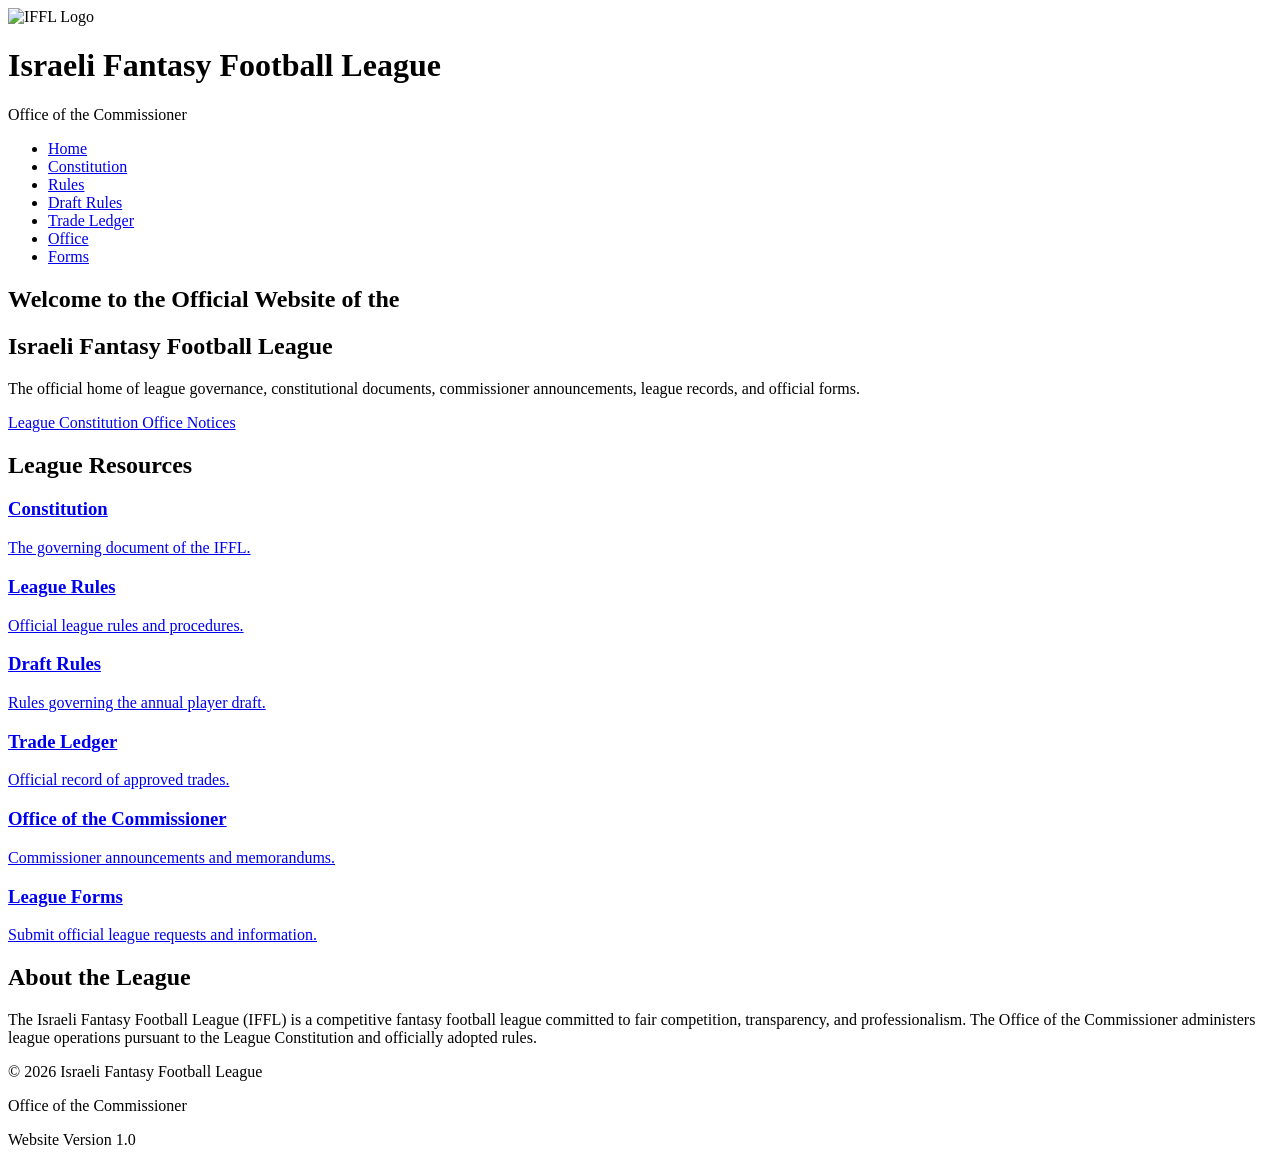
==== index.html @ 0b89319a "Create index.html" ====
<!DOCTYPE html>
<html lang="en">

<head>

    <meta charset="UTF-8">
    <meta name="viewport" content="width=device-width, initial-scale=1.0">

    <title>Israeli Fantasy Football League</title>

    <link rel="stylesheet" href="css/style.css">

</head>

<body>

<header>

    <div class="container">

        <div class="logo">

            <img src="images/logo.png" alt="IFFL Logo">

            <div>

                <h1>Israeli Fantasy Football League</h1>
                <p>Office of the Commissioner</p>

            </div>

        </div>

        <nav>

            <ul>

                <li><a href="index.html" class="active">Home</a></li>

                <li><a href="constitution.html">Constitution</a></li>

                <li><a href="rules.html">Rules</a></li>

                <li><a href="draft-rules.html">Draft Rules</a></li>

                <li><a href="trade-ledger.html">Trade Ledger</a></li>

                <li><a href="office.html">Office</a></li>

                <li><a href="team-info-form.html">Forms</a></li>

            </ul>

        </nav>

    </div>

</header>

<section class="hero">

    <div class="container">

        <h2>

            Welcome to the Official Website of the

        </h2>

        <h1>

            Israeli Fantasy Football League

        </h1>

        <p>

            The official home of league governance, constitutional documents,
            commissioner announcements, league records, and official forms.

        </p>

        <div class="hero-buttons">

            <a href="constitution.html" class="button">

                League Constitution

            </a>

            <a href="office-notices.html" class="button secondary">

                Office Notices

            </a>

        </div>

    </div>

</section>

<section class="cards">

    <div class="container">

        <h2>League Resources</h2>

        <div class="card-grid">

            <a href="constitution.html" class="card">

                <h3>Constitution</h3>

                <p>The governing document of the IFFL.</p>

            </a>

            <a href="rules.html" class="card">

                <h3>League Rules</h3>

                <p>Official league rules and procedures.</p>

            </a>

            <a href="draft-rules.html" class="card">

                <h3>Draft Rules</h3>

                <p>Rules governing the annual player draft.</p>

            </a>

            <a href="trade-ledger.html" class="card">

                <h3>Trade Ledger</h3>

                <p>Official record of approved trades.</p>

            </a>

            <a href="office.html" class="card">

                <h3>Office of the Commissioner</h3>

                <p>Commissioner announcements and memorandums.</p>

            </a>

            <a href="team-info-form.html" class="card">

                <h3>League Forms</h3>

                <p>Submit official league requests and information.</p>

            </a>

        </div>

    </div>

</section>

<section class="about">

    <div class="container">

        <h2>About the League</h2>

        <p>

            The Israeli Fantasy Football League (IFFL) is a competitive fantasy
            football league committed to fair competition, transparency, and
            professionalism. The Office of the Commissioner administers league
            operations pursuant to the League Constitution and officially adopted
            rules.

        </p>

    </div>

</section>

<footer>

    <div class="container">

        <p>

            © 2026 Israeli Fantasy Football League

        </p>

        <p>

            Office of the Commissioner

        </p>

        <p>

            Website Version 1.0

        </p>

    </div>

</footer>

</body>

</html>
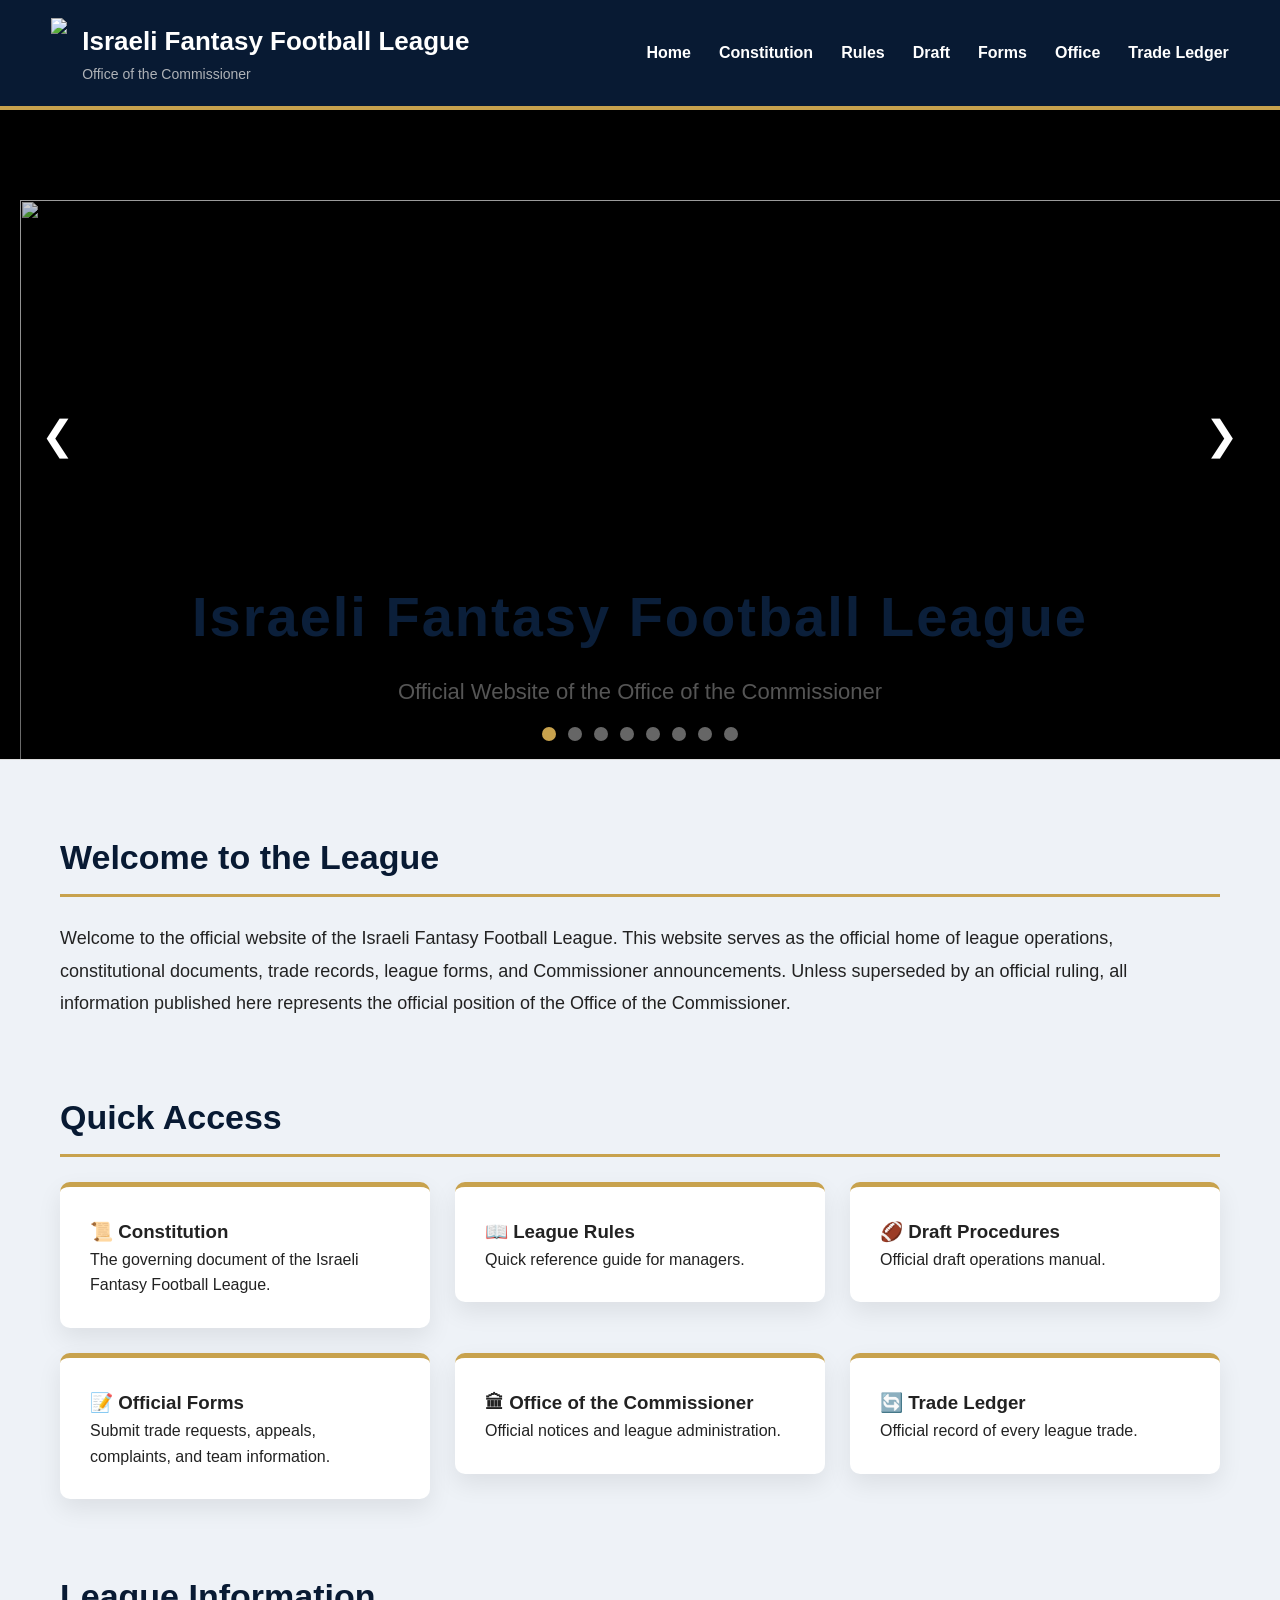
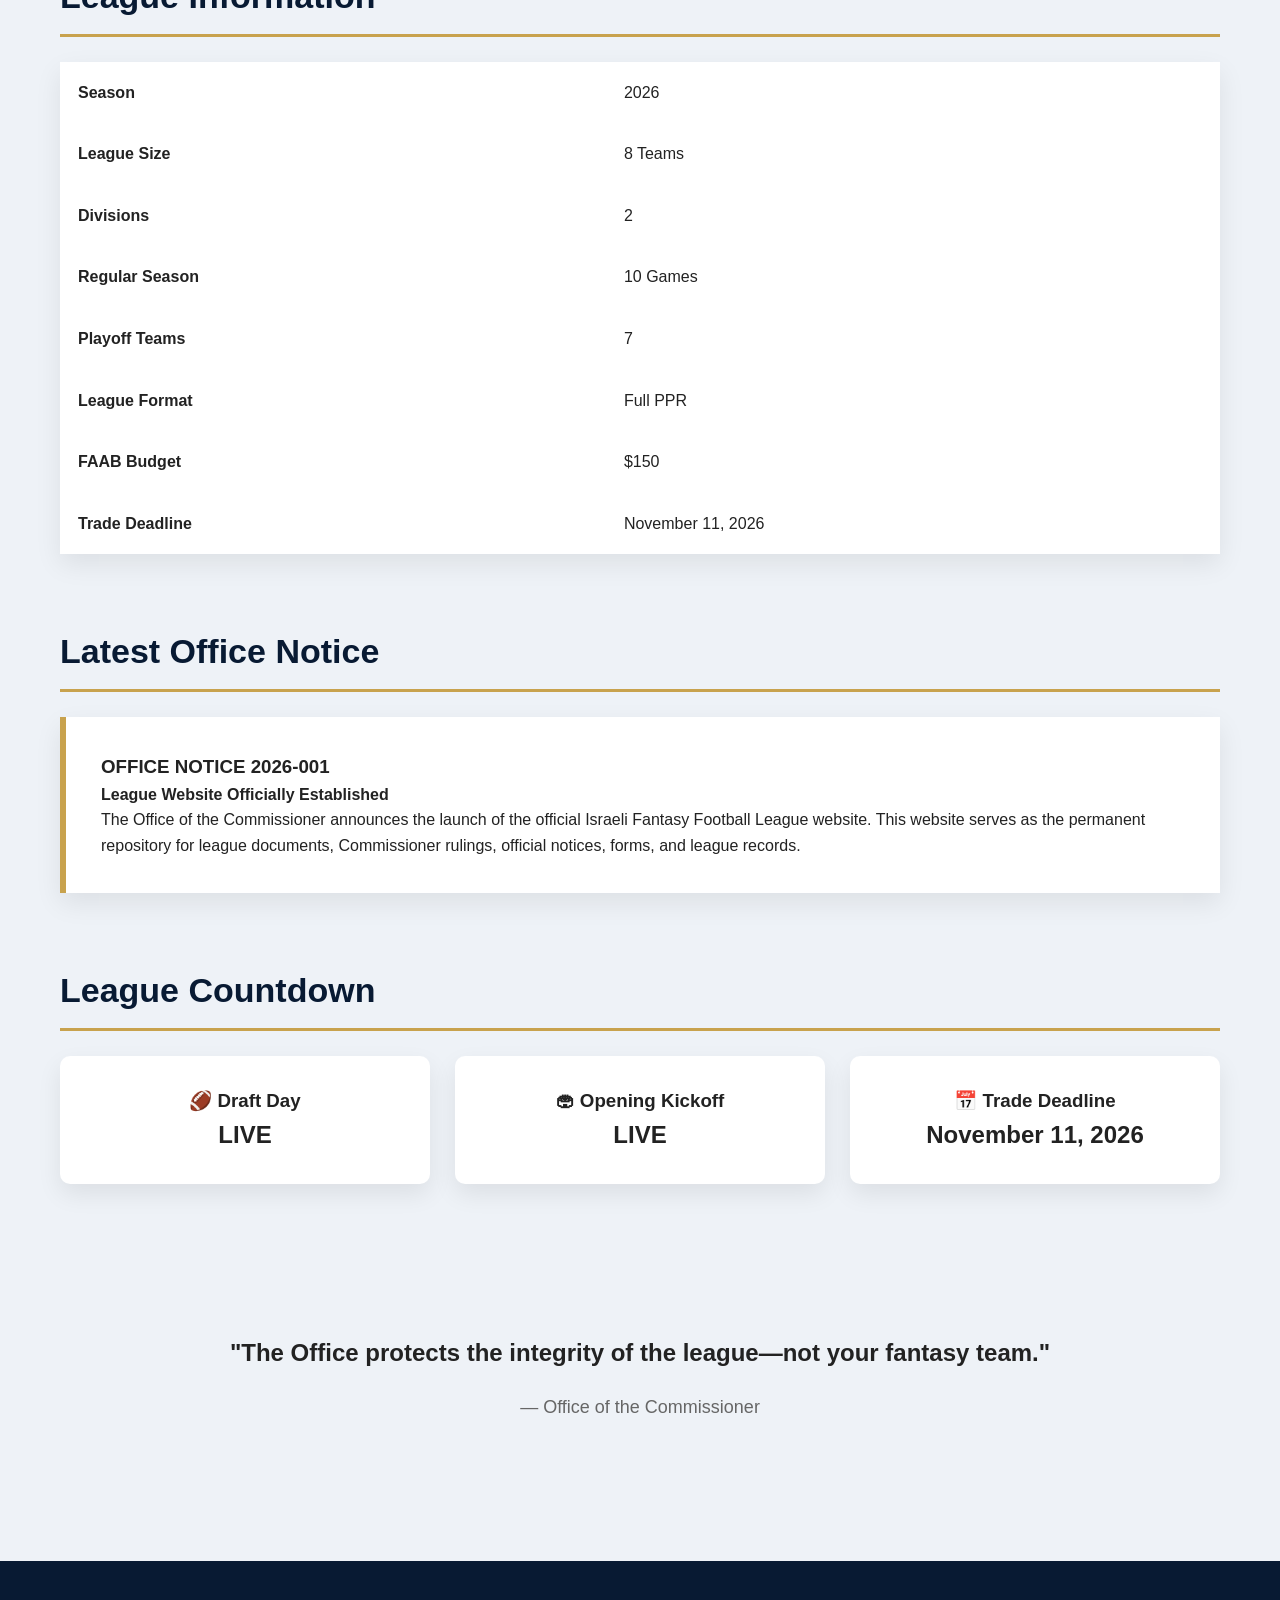
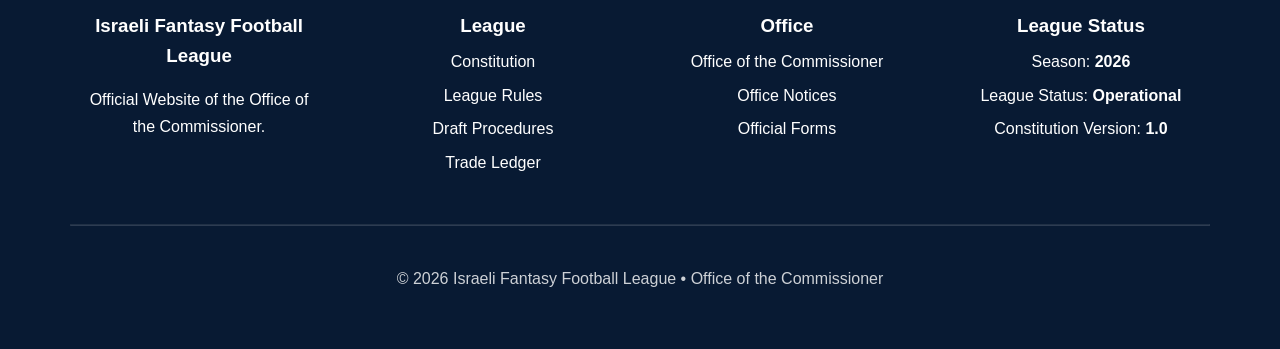
==== commit abe19f24: "Update index.html" ====
--- a/index.html
+++ b/index.html
@@ -3,12 +3,303 @@
 
 <head>
 
-    <meta charset="UTF-8">
-    <meta name="viewport" content="width=device-width, initial-scale=1.0">
-
-    <title>Israeli Fantasy Football League</title>
-
-    <link rel="stylesheet" href="css/style.css">
+<meta charset="UTF-8">
+
+<meta name="viewport" content="width=device-width, initial-scale=1.0">
+
+<title>Israeli Fantasy Football League</title>
+
+<link rel="stylesheet" href="css/style.css">
+
+<style>
+
+*{
+
+margin:0;
+padding:0;
+box-sizing:border-box;
+
+}
+
+body{
+
+font-family:Arial, Helvetica, sans-serif;
+background:#eef2f7;
+color:#222;
+
+}
+
+header{
+
+background:#081a33;
+color:white;
+padding:18px 0;
+position:sticky;
+top:0;
+z-index:999;
+
+}
+
+.container{
+
+width:92%;
+max-width:1400px;
+margin:auto;
+
+}
+
+.navbar{
+
+display:flex;
+justify-content:space-between;
+align-items:center;
+
+}
+
+.logo{
+
+display:flex;
+align-items:center;
+gap:15px;
+
+}
+
+.logo img{
+
+height:70px;
+
+}
+
+.logo h1{
+
+font-size:26px;
+
+}
+
+.logo p{
+
+font-size:14px;
+opacity:.8;
+
+}
+
+nav ul{
+
+display:flex;
+list-style:none;
+gap:28px;
+
+}
+
+nav a{
+
+text-decoration:none;
+color:white;
+font-weight:bold;
+transition:.25s;
+
+}
+
+nav a:hover{
+
+color:#c8a24d;
+
+}
+
+/* =======================
+SLIDESHOW
+======================= */
+
+.hero{
+
+position:relative;
+width:100%;
+height:650px;
+overflow:hidden;
+background:black;
+
+}
+
+.slide{
+
+position:absolute;
+width:100%;
+height:100%;
+opacity:0;
+transition:opacity 1s ease-in-out;
+
+}
+
+.slide.active{
+
+opacity:1;
+
+}
+
+.slide img{
+
+width:100%;
+height:100%;
+object-fit:cover;
+
+}
+
+.overlay{
+
+position:absolute;
+top:0;
+left:0;
+width:100%;
+height:100%;
+background:linear-gradient(
+rgba(0,0,0,.15),
+rgba(0,0,0,.45)
+);
+
+}
+
+.hero-text{
+
+position:absolute;
+bottom:50px;
+left:50%;
+transform:translateX(-50%);
+text-align:center;
+color:white;
+width:90%;
+z-index:5;
+
+}
+
+.hero-text h1{
+
+font-size:56px;
+letter-spacing:2px;
+margin-bottom:12px;
+
+text-shadow:2px 2px 10px black;
+
+}
+
+.hero-text p{
+
+font-size:22px;
+
+text-shadow:2px 2px 8px black;
+
+}
+
+.prev,
+.next{
+
+position:absolute;
+top:50%;
+transform:translateY(-50%);
+
+background:rgba(0,0,0,.55);
+
+border:none;
+
+color:white;
+
+font-size:40px;
+
+padding:16px;
+
+cursor:pointer;
+
+z-index:6;
+
+transition:.25s;
+
+}
+
+.prev:hover,
+.next:hover{
+
+background:rgba(0,0,0,.8);
+
+}
+
+.prev{
+
+left:25px;
+
+}
+
+.next{
+
+right:25px;
+
+}
+
+.dots{
+
+position:absolute;
+
+bottom:18px;
+
+left:50%;
+
+transform:translateX(-50%);
+
+display:flex;
+
+gap:12px;
+
+z-index:6;
+
+}
+
+.dot{
+
+height:14px;
+
+width:14px;
+
+border-radius:50%;
+
+background:white;
+
+opacity:.4;
+
+cursor:pointer;
+
+transition:.25s;
+
+}
+
+.dot.active{
+
+opacity:1;
+
+background:#c8a24d;
+
+}
+
+.section{
+
+max-width:1200px;
+margin:70px auto;
+padding:0 20px;
+
+}
+
+.section h2{
+
+font-size:34px;
+
+margin-bottom:25px;
+
+color:#081a33;
+
+border-bottom:3px solid #c8a24d;
+
+padding-bottom:10px;
+
+}
+
+</style>
 
 </head>
 
@@ -16,198 +307,557 @@
 
 <header>
 
-    <div class="container">
-
-        <div class="logo">
-
-            <img src="images/logo.png" alt="IFFL Logo">
-
-            <div>
-
-                <h1>Israeli Fantasy Football League</h1>
-                <p>Office of the Commissioner</p>
-
-            </div>
-
-        </div>
-
-        <nav>
-
-            <ul>
-
-                <li><a href="index.html" class="active">Home</a></li>
-
-                <li><a href="constitution.html">Constitution</a></li>
-
-                <li><a href="rules.html">Rules</a></li>
-
-                <li><a href="draft-rules.html">Draft Rules</a></li>
-
-                <li><a href="trade-ledger.html">Trade Ledger</a></li>
-
-                <li><a href="office.html">Office</a></li>
-
-                <li><a href="team-info-form.html">Forms</a></li>
-
-            </ul>
-
-        </nav>
-
-    </div>
+<div class="container navbar">
+
+<div class="logo">
+
+<img src="images/logo.png">
+
+<div>
+
+<h1>Israeli Fantasy Football League</h1>
+
+<p>Office of the Commissioner</p>
+
+</div>
+
+</div>
+
+<nav>
+
+<ul>
+
+<li><a href="index.html">Home</a></li>
+
+<li><a href="constitution.html">Constitution</a></li>
+
+<li><a href="rules.html">Rules</a></li>
+
+<li><a href="draft-rules.html">Draft</a></li>
+
+<li><a href="forms.html">Forms</a></li>
+
+<li><a href="office.html">Office</a></li>
+
+<li><a href="trade-ledger.html">Trade Ledger</a></li>
+
+</ul>
+
+</nav>
+
+</div>
 
 </header>
 
 <section class="hero">
 
-    <div class="container">
-
-        <h2>
-
-            Welcome to the Official Website of the
-
-        </h2>
-
-        <h1>
-
-            Israeli Fantasy Football League
-
-        </h1>
-
-        <p>
-
-            The official home of league governance, constitutional documents,
-            commissioner announcements, league records, and official forms.
-
-        </p>
-
-        <div class="hero-buttons">
-
-            <a href="constitution.html" class="button">
-
-                League Constitution
-
-            </a>
-
-            <a href="office-notices.html" class="button secondary">
-
-                Office Notices
-
-            </a>
-
-        </div>
-
-    </div>
+<div class="slide active">
+
+<img src="images/teams/team1.png">
+
+</div>
+
+<div class="slide">
+
+<img src="images/teams/team2.png">
+
+</div>
+
+<div class="slide">
+
+<img src="images/teams/team3.png">
+
+</div>
+
+<div class="slide">
+
+<img src="images/teams/team4.png">
+
+</div>
+
+<div class="slide">
+
+<img src="images/teams/team5.png">
+
+</div>
+
+<div class="slide">
+
+<img src="images/teams/team6.png">
+
+</div>
+
+<div class="slide">
+
+<img src="images/teams/team7.png">
+
+</div>
+
+<div class="slide">
+
+<img src="images/teams/team8.png">
+
+</div>
+
+<div class="overlay"></div>
+
+<div class="hero-text">
+
+<h1>Israeli Fantasy Football League</h1>
+
+<p>
+
+Official Website of the Office of the Commissioner
+
+</p>
+
+</div>
+
+<button class="prev">&#10094;</button>
+
+<button class="next">&#10095;</button>
+
+<div class="dots">
+
+<span class="dot active"></span>
+
+<span class="dot"></span>
+
+<span class="dot"></span>
+
+<span class="dot"></span>
+
+<span class="dot"></span>
+
+<span class="dot"></span>
+
+<span class="dot"></span>
+
+<span class="dot"></span>
+
+</div>
 
 </section>
 
-<section class="cards">
-
-    <div class="container">
-
-        <h2>League Resources</h2>
-
-        <div class="card-grid">
-
-            <a href="constitution.html" class="card">
-
-                <h3>Constitution</h3>
-
-                <p>The governing document of the IFFL.</p>
-
-            </a>
-
-            <a href="rules.html" class="card">
-
-                <h3>League Rules</h3>
-
-                <p>Official league rules and procedures.</p>
-
-            </a>
-
-            <a href="draft-rules.html" class="card">
-
-                <h3>Draft Rules</h3>
-
-                <p>Rules governing the annual player draft.</p>
-
-            </a>
-
-            <a href="trade-ledger.html" class="card">
-
-                <h3>Trade Ledger</h3>
-
-                <p>Official record of approved trades.</p>
-
-            </a>
-
-            <a href="office.html" class="card">
-
-                <h3>Office of the Commissioner</h3>
-
-                <p>Commissioner announcements and memorandums.</p>
-
-            </a>
-
-            <a href="team-info-form.html" class="card">
-
-                <h3>League Forms</h3>
-
-                <p>Submit official league requests and information.</p>
-
-            </a>
-
-        </div>
-
-    </div>
+    
+<section class="section">
+
+<h2>Welcome to the League</h2>
+
+<p style="font-size:18px; line-height:1.8;">
+
+Welcome to the official website of the Israeli Fantasy Football League.
+
+This website serves as the official home of league operations, constitutional documents, trade records, league forms, and Commissioner announcements. Unless superseded by an official ruling, all information published here represents the official position of the Office of the Commissioner.
+
+</p>
 
 </section>
 
-<section class="about">
-
-    <div class="container">
-
-        <h2>About the League</h2>
-
-        <p>
-
-            The Israeli Fantasy Football League (IFFL) is a competitive fantasy
-            football league committed to fair competition, transparency, and
-            professionalism. The Office of the Commissioner administers league
-            operations pursuant to the League Constitution and officially adopted
-            rules.
-
-        </p>
-
-    </div>
+<section class="section">
+
+<h2>Quick Access</h2>
+
+<div style="display:grid;grid-template-columns:repeat(auto-fit,minmax(280px,1fr));gap:25px;">
+
+<a href="constitution.html" style="text-decoration:none;color:inherit;">
+
+<div style="background:white;padding:30px;border-radius:10px;box-shadow:0 10px 25px rgba(0,0,0,.08);border-top:5px solid #c8a24d;">
+
+<h3>📜 Constitution</h3>
+
+<p>The governing document of the Israeli Fantasy Football League.</p>
+
+</div>
+
+</a>
+
+<a href="rules.html" style="text-decoration:none;color:inherit;">
+
+<div style="background:white;padding:30px;border-radius:10px;box-shadow:0 10px 25px rgba(0,0,0,.08);border-top:5px solid #c8a24d;">
+
+<h3>📖 League Rules</h3>
+
+<p>Quick reference guide for managers.</p>
+
+</div>
+
+</a>
+
+<a href="draft-rules.html" style="text-decoration:none;color:inherit;">
+
+<div style="background:white;padding:30px;border-radius:10px;box-shadow:0 10px 25px rgba(0,0,0,.08);border-top:5px solid #c8a24d;">
+
+<h3>🏈 Draft Procedures</h3>
+
+<p>Official draft operations manual.</p>
+
+</div>
+
+</a>
+
+<a href="forms.html" style="text-decoration:none;color:inherit;">
+
+<div style="background:white;padding:30px;border-radius:10px;box-shadow:0 10px 25px rgba(0,0,0,.08);border-top:5px solid #c8a24d;">
+
+<h3>📝 Official Forms</h3>
+
+<p>Submit trade requests, appeals, complaints, and team information.</p>
+
+</div>
+
+</a>
+
+<a href="office.html" style="text-decoration:none;color:inherit;">
+
+<div style="background:white;padding:30px;border-radius:10px;box-shadow:0 10px 25px rgba(0,0,0,.08);border-top:5px solid #c8a24d;">
+
+<h3>🏛 Office of the Commissioner</h3>
+
+<p>Official notices and league administration.</p>
+
+</div>
+
+</a>
+
+<a href="trade-ledger.html" style="text-decoration:none;color:inherit;">
+
+<div style="background:white;padding:30px;border-radius:10px;box-shadow:0 10px 25px rgba(0,0,0,.08);border-top:5px solid #c8a24d;">
+
+<h3>🔄 Trade Ledger</h3>
+
+<p>Official record of every league trade.</p>
+
+</div>
+
+</a>
+
+</div>
 
 </section>
 
-<footer>
-
-    <div class="container">
-
-        <p>
-
-            © 2026 Israeli Fantasy Football League
-
-        </p>
-
-        <p>
-
-            Office of the Commissioner
-
-        </p>
-
-        <p>
-
-            Website Version 1.0
-
-        </p>
-
-    </div>
+<section class="section">
+
+<h2>League Information</h2>
+
+<table style="width:100%;background:white;border-collapse:collapse;box-shadow:0 10px 25px rgba(0,0,0,.08);">
+
+<tr>
+
+<td style="padding:18px;"><strong>Season</strong></td>
+
+<td style="padding:18px;">2026</td>
+
+</tr>
+
+<tr>
+
+<td style="padding:18px;"><strong>League Size</strong></td>
+
+<td style="padding:18px;">8 Teams</td>
+
+</tr>
+
+<tr>
+
+<td style="padding:18px;"><strong>Divisions</strong></td>
+
+<td style="padding:18px;">2</td>
+
+</tr>
+
+<tr>
+
+<td style="padding:18px;"><strong>Regular Season</strong></td>
+
+<td style="padding:18px;">10 Games</td>
+
+</tr>
+
+<tr>
+
+<td style="padding:18px;"><strong>Playoff Teams</strong></td>
+
+<td style="padding:18px;">7</td>
+
+</tr>
+
+<tr>
+
+<td style="padding:18px;"><strong>League Format</strong></td>
+
+<td style="padding:18px;">Full PPR</td>
+
+</tr>
+
+<tr>
+
+<td style="padding:18px;"><strong>FAAB Budget</strong></td>
+
+<td style="padding:18px;">$150</td>
+
+</tr>
+
+<tr>
+
+<td style="padding:18px;"><strong>Trade Deadline</strong></td>
+
+<td style="padding:18px;">November 11, 2026</td>
+
+</tr>
+
+</table>
+
+</section>
+
+<section class="section">
+
+<h2>Latest Office Notice</h2>
+
+<div style="background:white;padding:35px;border-left:6px solid #c8a24d;box-shadow:0 10px 25px rgba(0,0,0,.08);">
+
+<h3>OFFICE NOTICE 2026-001</h3>
+
+<p><strong>League Website Officially Established</strong></p>
+
+<p>
+
+The Office of the Commissioner announces the launch of the official Israeli Fantasy Football League website. This website serves as the permanent repository for league documents, Commissioner rulings, official notices, forms, and league records.
+
+</p>
+
+</div>
+
+</section>
+
+<section class="section">
+
+<h2>League Countdown</h2>
+
+<div style="display:grid;grid-template-columns:repeat(auto-fit,minmax(300px,1fr));gap:25px;">
+
+<div style="background:white;padding:30px;text-align:center;border-radius:10px;box-shadow:0 10px 25px rgba(0,0,0,.08);">
+
+<h3>🏈 Draft Day</h3>
+
+<h1 id="draftCountdown">Coming Soon</h1>
+
+</div>
+
+<div style="background:white;padding:30px;text-align:center;border-radius:10px;box-shadow:0 10px 25px rgba(0,0,0,.08);">
+
+<h3>🏟 Opening Kickoff</h3>
+
+<h1 id="kickoffCountdown">Coming Soon</h1>
+
+</div>
+
+<div style="background:white;padding:30px;text-align:center;border-radius:10px;box-shadow:0 10px 25px rgba(0,0,0,.08);">
+
+<h3>📅 Trade Deadline</h3>
+
+<h1>November 11, 2026</h1>
+
+</div>
+
+</div>
+
+</section>
+
+<section style="padding:80px 20px;text-align:center;">
+
+<h2 style="border:none;">
+
+"The Office protects the integrity of the league—not your fantasy team."
+
+</h2>
+
+<p style="margin-top:20px;font-size:18px;color:#666;">
+
+— Office of the Commissioner
+
+</p>
+
+</section>
+
+    
+<footer style="background:#081a33;color:white;padding:50px 20px;margin-top:60px;">
+
+<div class="container">
+
+<div style="display:grid;grid-template-columns:repeat(auto-fit,minmax(220px,1fr));gap:35px;">
+
+<div>
+
+<h3>Israeli Fantasy Football League</h3>
+
+<p style="margin-top:15px;line-height:1.7;">
+
+Official Website of the Office of the Commissioner.
+
+</p>
+
+</div>
+
+<div>
+
+<h3>League</h3>
+
+<p><a href="constitution.html" style="color:white;text-decoration:none;">Constitution</a></p>
+
+<p><a href="rules.html" style="color:white;text-decoration:none;">League Rules</a></p>
+
+<p><a href="draft-rules.html" style="color:white;text-decoration:none;">Draft Procedures</a></p>
+
+<p><a href="trade-ledger.html" style="color:white;text-decoration:none;">Trade Ledger</a></p>
+
+</div>
+
+<div>
+
+<h3>Office</h3>
+
+<p><a href="office.html" style="color:white;text-decoration:none;">Office of the Commissioner</a></p>
+
+<p><a href="office-notices.html" style="color:white;text-decoration:none;">Office Notices</a></p>
+
+<p><a href="forms.html" style="color:white;text-decoration:none;">Official Forms</a></p>
+
+</div>
+
+<div>
+
+<h3>League Status</h3>
+
+<p>Season: <strong>2026</strong></p>
+
+<p>League Status: <strong>Operational</strong></p>
+
+<p>Constitution Version: <strong>1.0</strong></p>
+
+</div>
+
+</div>
+
+<hr style="margin:40px 0;border-color:rgba(255,255,255,.15);">
+
+<p style="text-align:center;opacity:.8;">
+
+© 2026 Israeli Fantasy Football League • Office of the Commissioner
+
+</p>
+
+</div>
 
 </footer>
 
+<script>
+
+const slides=document.querySelectorAll(".slide");
+const dots=document.querySelectorAll(".dot");
+
+let currentSlide=0;
+
+function showSlide(index){
+
+slides.forEach(slide=>slide.classList.remove("active"));
+dots.forEach(dot=>dot.classList.remove("active"));
+
+slides[index].classList.add("active");
+dots[index].classList.add("active");
+
+currentSlide=index;
+
+}
+
+document.querySelector(".next").addEventListener("click",()=>{
+
+let next=currentSlide+1;
+
+if(next>=slides.length){
+
+next=0;
+
+}
+
+showSlide(next);
+
+});
+
+document.querySelector(".prev").addEventListener("click",()=>{
+
+let prev=currentSlide-1;
+
+if(prev<0){
+
+prev=slides.length-1;
+
+}
+
+showSlide(prev);
+
+});
+
+dots.forEach((dot,index)=>{
+
+dot.addEventListener("click",()=>{
+
+showSlide(index);
+
+});
+
+});
+
+setInterval(()=>{
+
+let next=currentSlide+1;
+
+if(next>=slides.length){
+
+next=0;
+
+}
+
+showSlide(next);
+
+},6000);
+
+function countdown(elementId,targetDate){
+
+const target=new Date(targetDate).getTime();
+
+const timer=setInterval(function(){
+
+const now=new Date().getTime();
+
+const distance=target-now;
+
+if(distance<0){
+
+document.getElementById(elementId).innerHTML="LIVE";
+
+clearInterval(timer);
+
+return;
+
+}
+
+const days=Math.floor(distance/(1000*60*60*24));
+
+const hours=Math.floor((distance%(1000*60*60*24))/(1000*60*60));
+
+document.getElementById(elementId).innerHTML=days+"d "+hours+"h";
+
+},1000);
+
+}
+
+countdown("draftCountdown","August 29, 2026 18:00:00");
+
+countdown("kickoffCountdown","September 10, 2026 19:20:00");
+
+</script>
+
 </body>
 
 </html>
--- a/css/style.css
+++ b/css/style.css
@@ -0,0 +1,383 @@
+/* ==========================================================
+   Israeli Fantasy Football League
+   Official Website Stylesheet
+   Version 1.0
+========================================================== */
+
+*{
+    margin:0;
+    padding:0;
+    box-sizing:border-box;
+}
+
+html{
+    scroll-behavior:smooth;
+}
+
+body{
+
+    font-family:Arial, Helvetica, sans-serif;
+
+    background:#f4f6f9;
+
+    color:#222;
+
+    line-height:1.6;
+
+}
+
+/* ========================= */
+
+.container{
+
+    width:90%;
+
+    max-width:1200px;
+
+    margin:auto;
+
+}
+
+/* ========================= */
+
+header{
+
+    background:#0b1f3a;
+
+    color:white;
+
+    padding:18px 0;
+
+    border-bottom:4px solid #c8a24d;
+
+}
+
+header .container{
+
+    display:flex;
+
+    justify-content:space-between;
+
+    align-items:center;
+
+    flex-wrap:wrap;
+
+}
+
+.logo{
+
+    display:flex;
+
+    align-items:center;
+
+    gap:15px;
+
+}
+
+.logo img{
+
+    height:70px;
+
+}
+
+.logo h1{
+
+    font-size:26px;
+
+}
+
+.logo p{
+
+    color:#d8d8d8;
+
+    font-size:14px;
+
+}
+
+nav ul{
+
+    display:flex;
+
+    gap:25px;
+
+    list-style:none;
+
+}
+
+nav a{
+
+    color:white;
+
+    text-decoration:none;
+
+    font-weight:bold;
+
+    transition:.25s;
+
+}
+
+nav a:hover{
+
+    color:#c8a24d;
+
+}
+
+nav a.active{
+
+    color:#c8a24d;
+
+}
+
+/* ========================= */
+
+.hero{
+
+    background:white;
+
+    padding:90px 20px;
+
+    text-align:center;
+
+    border-bottom:1px solid #ddd;
+
+}
+
+.hero h2{
+
+    color:#666;
+
+    font-weight:400;
+
+    margin-bottom:15px;
+
+}
+
+.hero h1{
+
+    font-size:54px;
+
+    color:#0b1f3a;
+
+    margin-bottom:25px;
+
+}
+
+.hero p{
+
+    max-width:750px;
+
+    margin:auto;
+
+    font-size:20px;
+
+    color:#555;
+
+}
+
+.hero-buttons{
+
+    margin-top:45px;
+
+}
+
+/* ========================= */
+
+.button{
+
+    display:inline-block;
+
+    background:#0b1f3a;
+
+    color:white;
+
+    text-decoration:none;
+
+    padding:14px 28px;
+
+    border-radius:6px;
+
+    margin:8px;
+
+    transition:.25s;
+
+    font-weight:bold;
+
+}
+
+.button:hover{
+
+    background:#16345f;
+
+}
+
+.button.secondary{
+
+    background:#c8a24d;
+
+    color:#111;
+
+}
+
+.button.secondary:hover{
+
+    background:#d9b96b;
+
+}
+
+/* ========================= */
+
+.cards{
+
+    padding:70px 0;
+
+}
+
+.cards h2{
+
+    text-align:center;
+
+    color:#0b1f3a;
+
+    margin-bottom:45px;
+
+    font-size:34px;
+
+}
+
+.card-grid{
+
+    display:grid;
+
+    grid-template-columns:repeat(auto-fit,minmax(280px,1fr));
+
+    gap:30px;
+
+}
+
+.card{
+
+    background:white;
+
+    padding:30px;
+
+    border-radius:10px;
+
+    text-decoration:none;
+
+    color:#222;
+
+    border-top:5px solid #c8a24d;
+
+    box-shadow:0 8px 20px rgba(0,0,0,.08);
+
+    transition:.25s;
+
+}
+
+.card:hover{
+
+    transform:translateY(-6px);
+
+}
+
+.card h3{
+
+    color:#0b1f3a;
+
+    margin-bottom:15px;
+
+}
+
+.card p{
+
+    color:#666;
+
+}
+
+/* ========================= */
+
+.about{
+
+    background:white;
+
+    padding:80px 0;
+
+    text-align:center;
+
+}
+
+.about h2{
+
+    color:#0b1f3a;
+
+    margin-bottom:25px;
+
+    font-size:34px;
+
+}
+
+.about p{
+
+    max-width:850px;
+
+    margin:auto;
+
+    font-size:18px;
+
+}
+
+/* ========================= */
+
+footer{
+
+    background:#0b1f3a;
+
+    color:white;
+
+    text-align:center;
+
+    padding:35px 0;
+
+    margin-top:70px;
+
+}
+
+footer p{
+
+    margin:8px;
+
+}
+
+/* ========================= */
+
+@media(max-width:900px){
+
+header .container{
+
+    flex-direction:column;
+
+    gap:25px;
+
+}
+
+nav ul{
+
+    flex-wrap:wrap;
+
+    justify-content:center;
+
+}
+
+.hero h1{
+
+    font-size:40px;
+
+}
+
+.hero p{
+
+    font-size:18px;
+
+}
+
+}
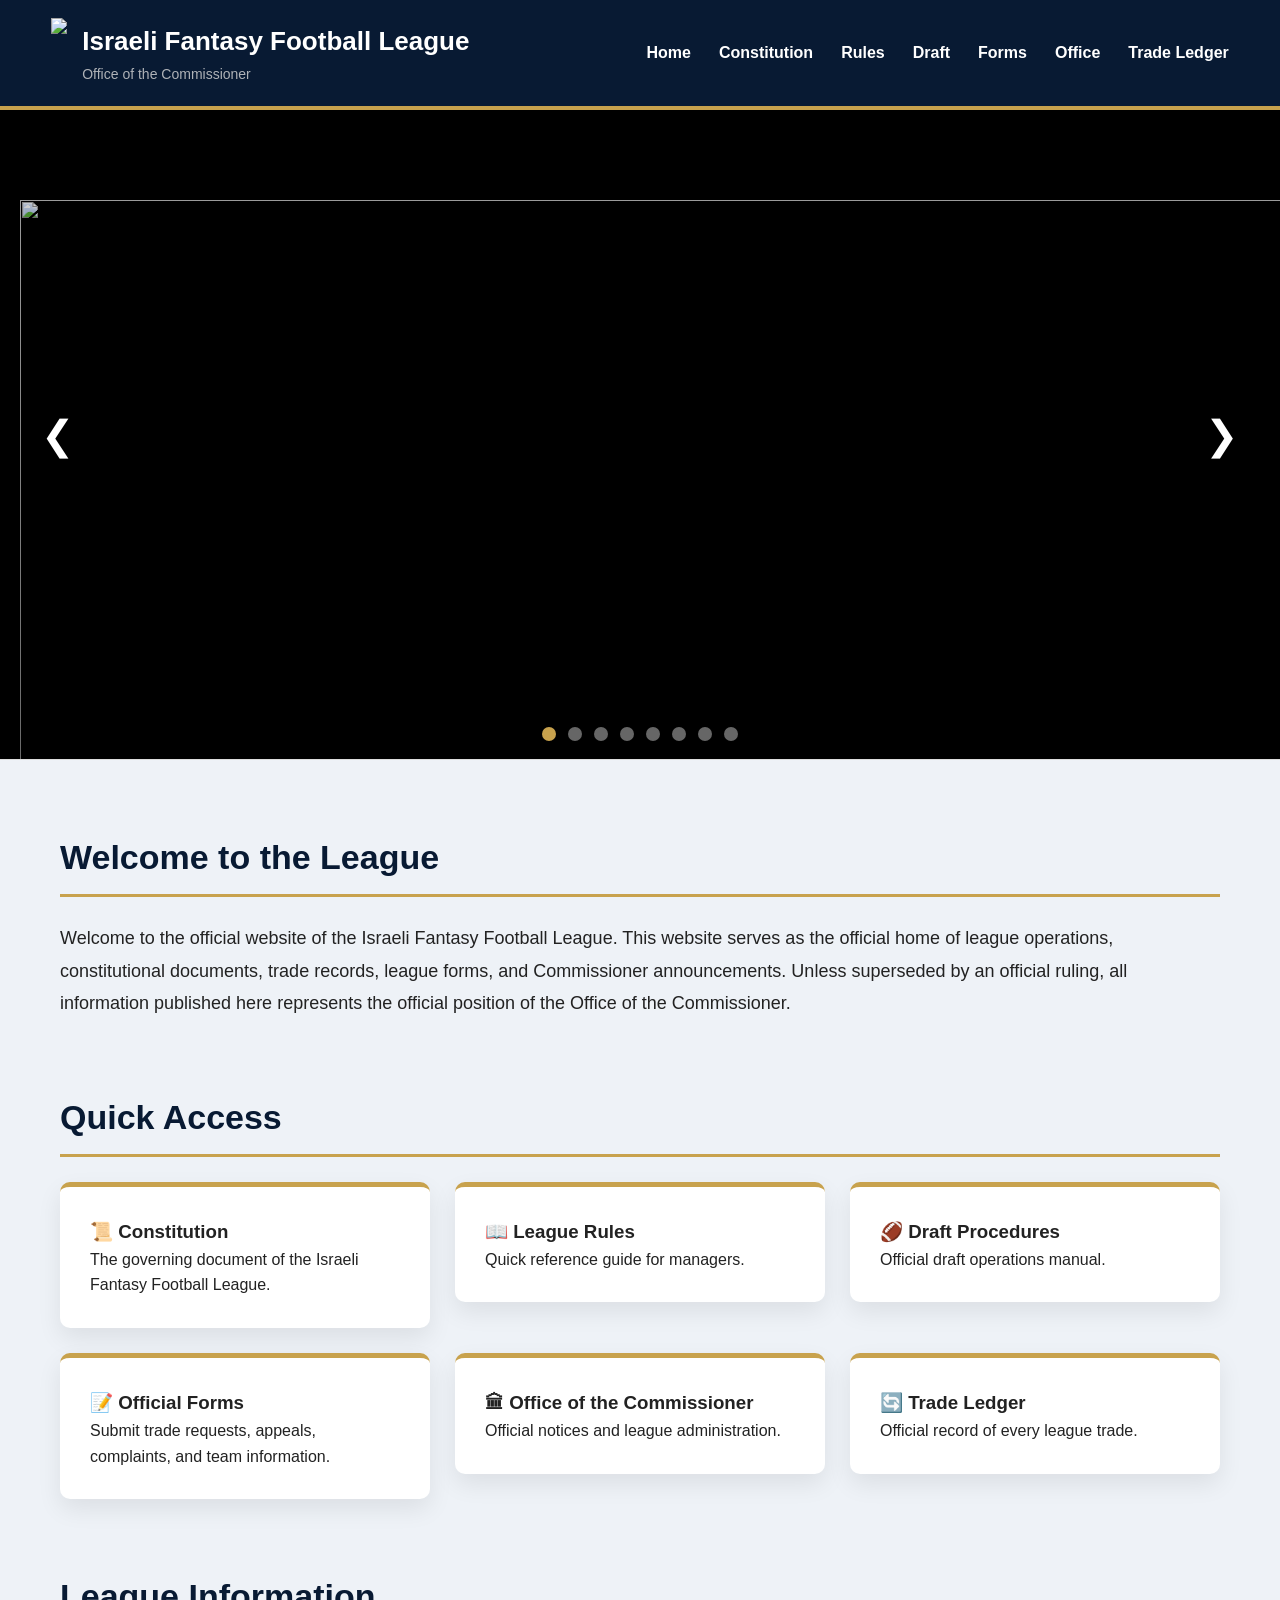
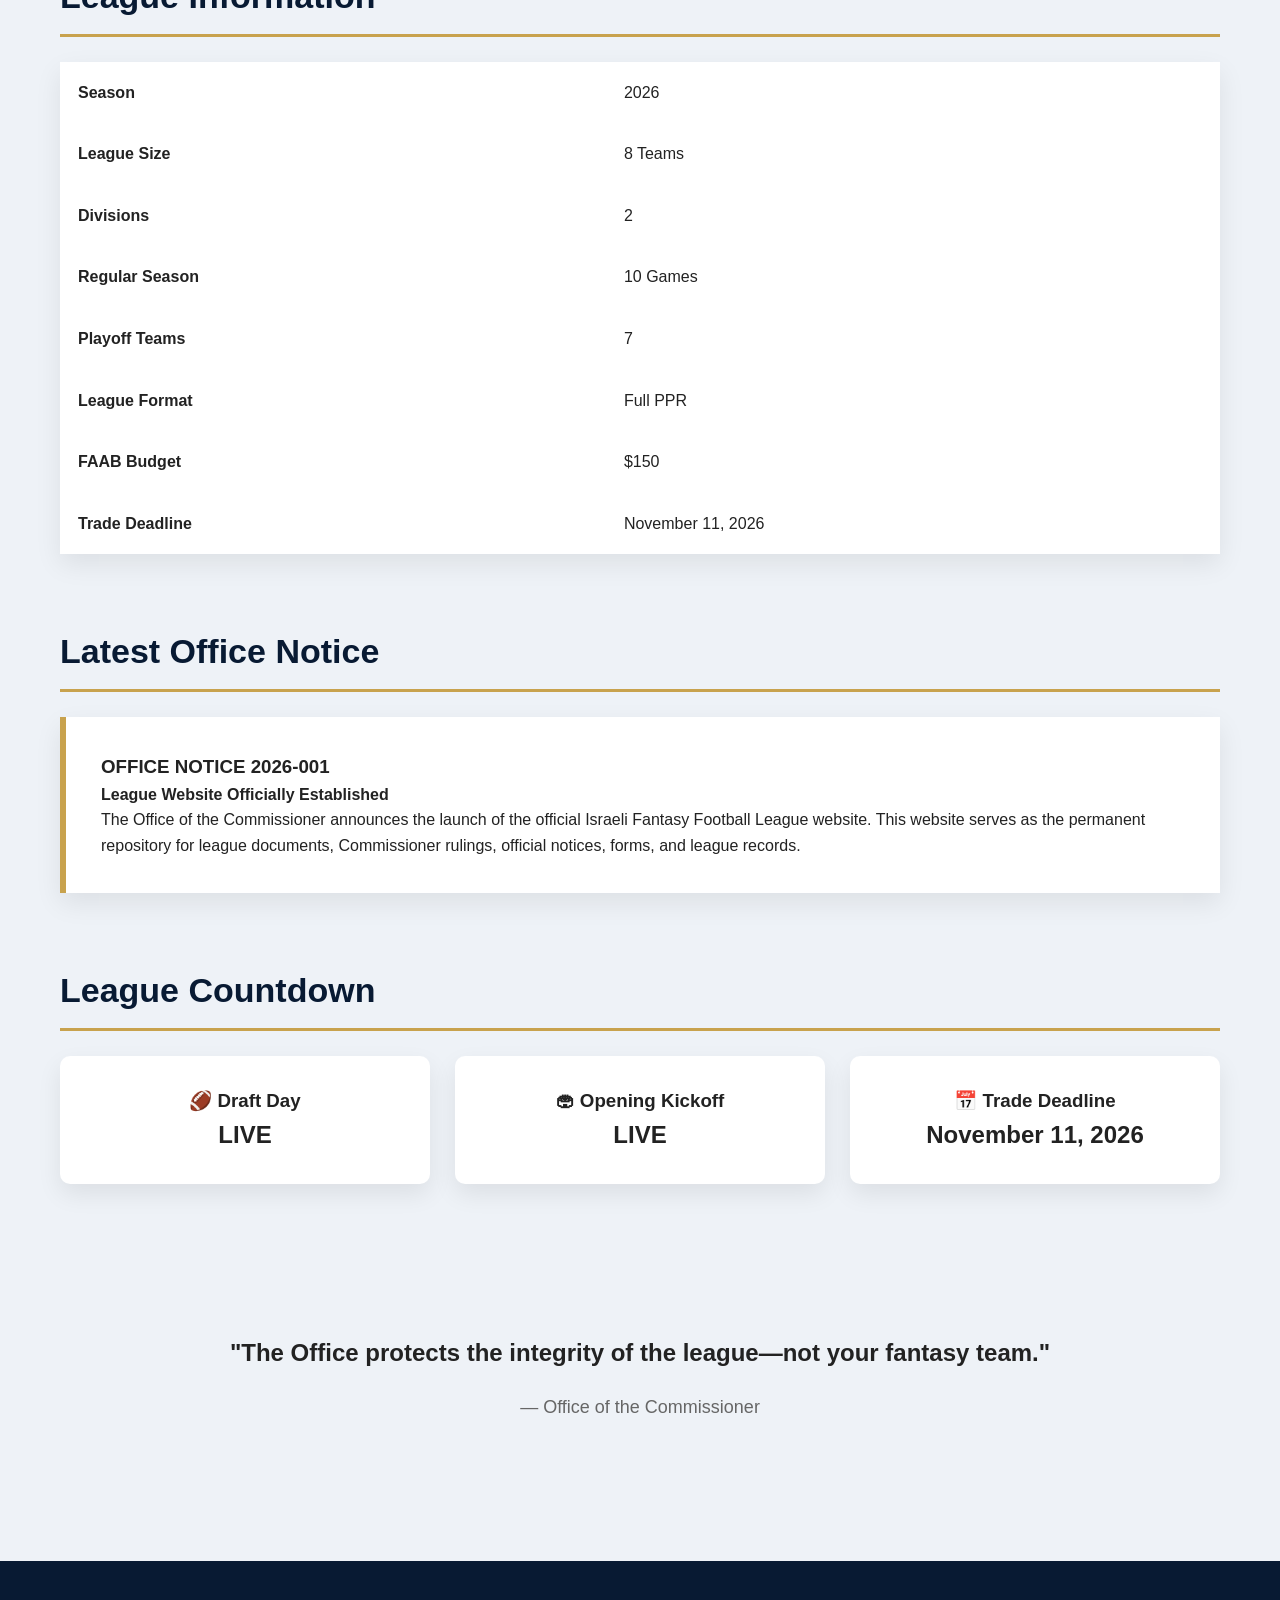
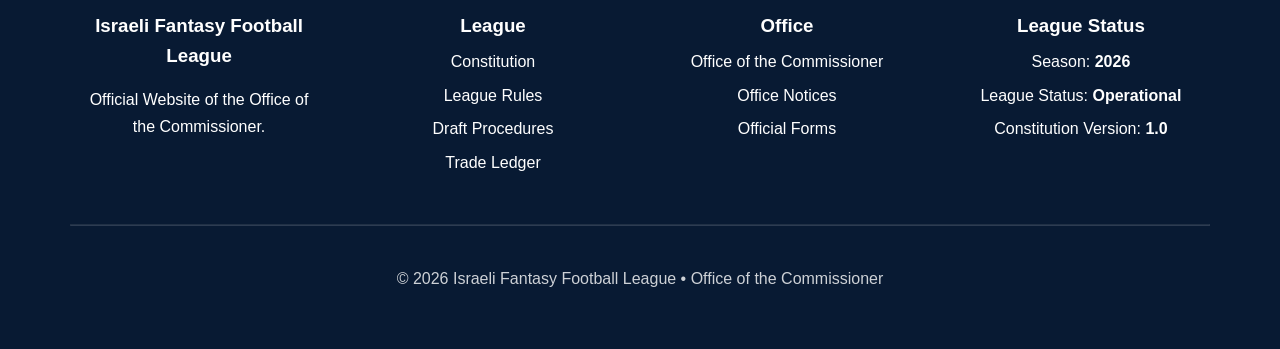
==== commit 1923d9ff: "Update index.html" ====
--- a/index.html
+++ b/index.html
@@ -401,18 +401,6 @@
 
 <div class="overlay"></div>
 
-<div class="hero-text">
-
-<h1>Israeli Fantasy Football League</h1>
-
-<p>
-
-Official Website of the Office of the Commissioner
-
-</p>
-
-</div>
-
 <button class="prev">&#10094;</button>
 
 <button class="next">&#10095;</button>
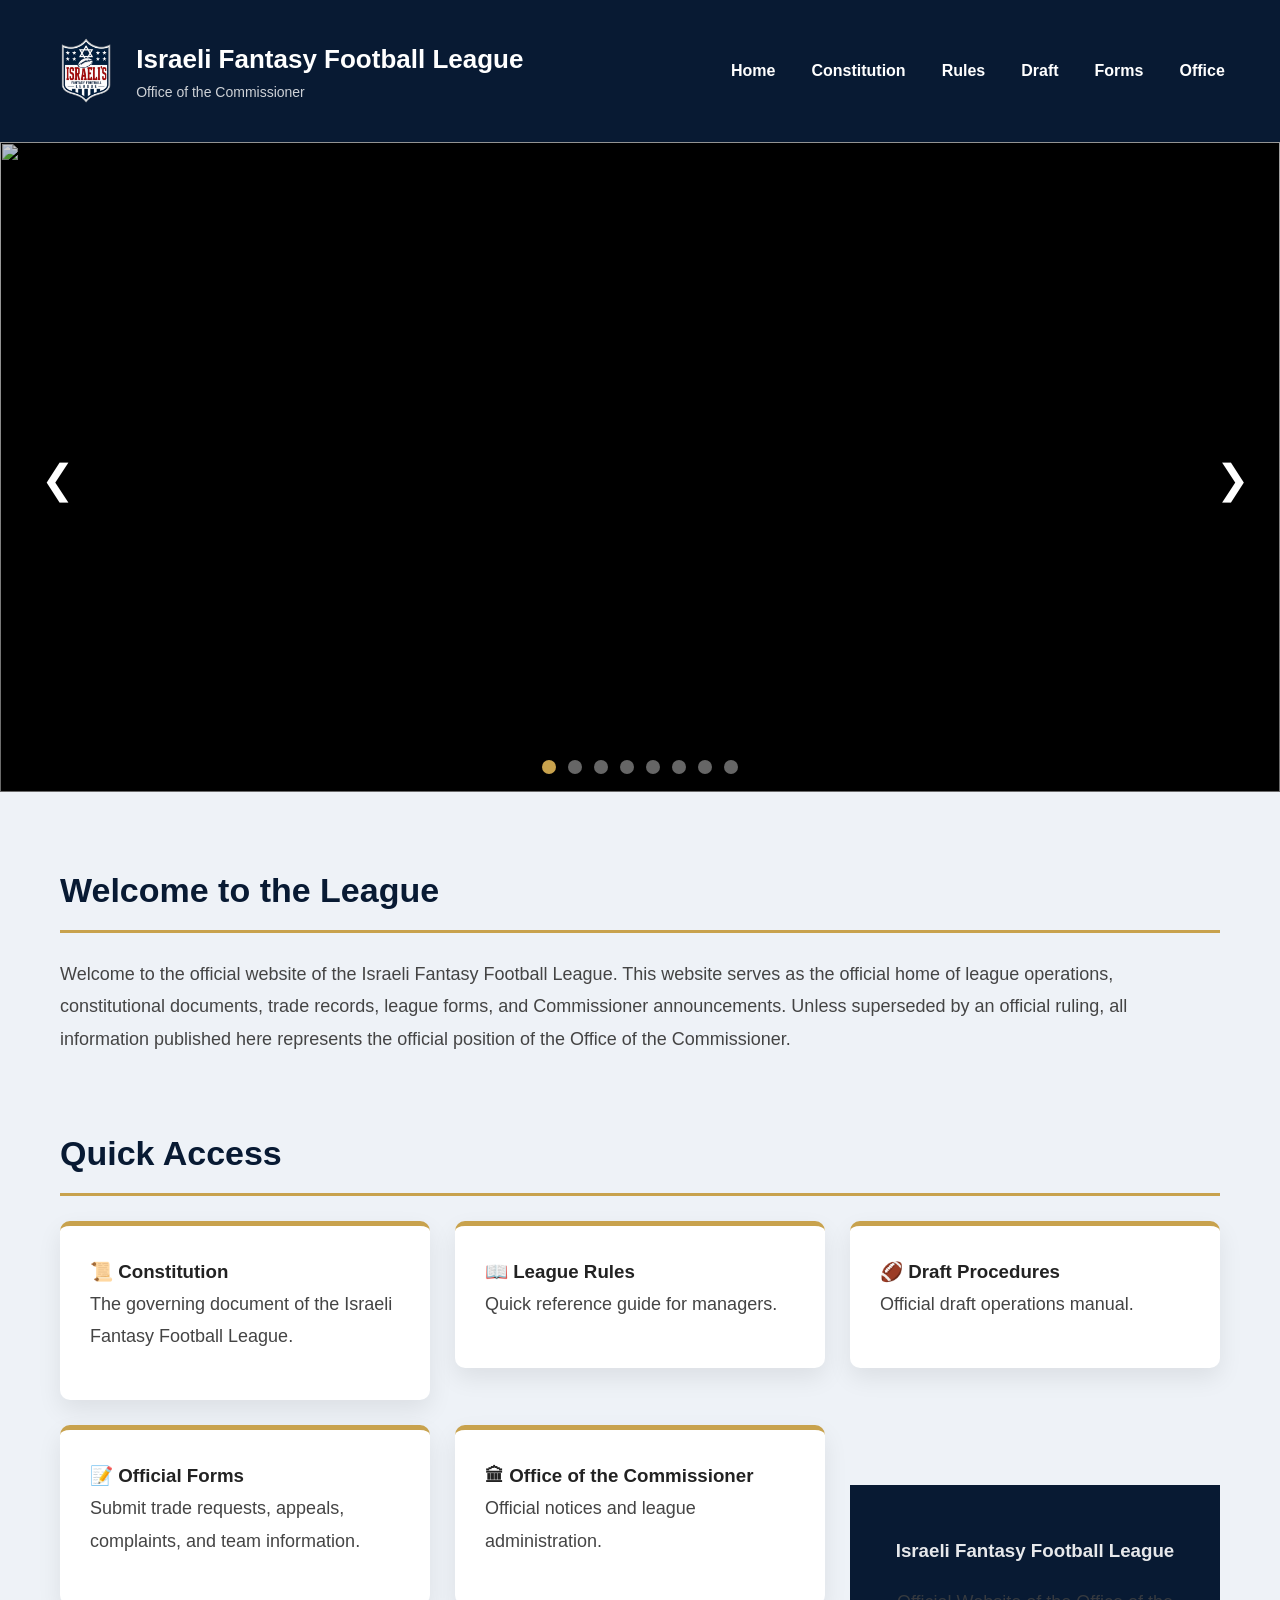
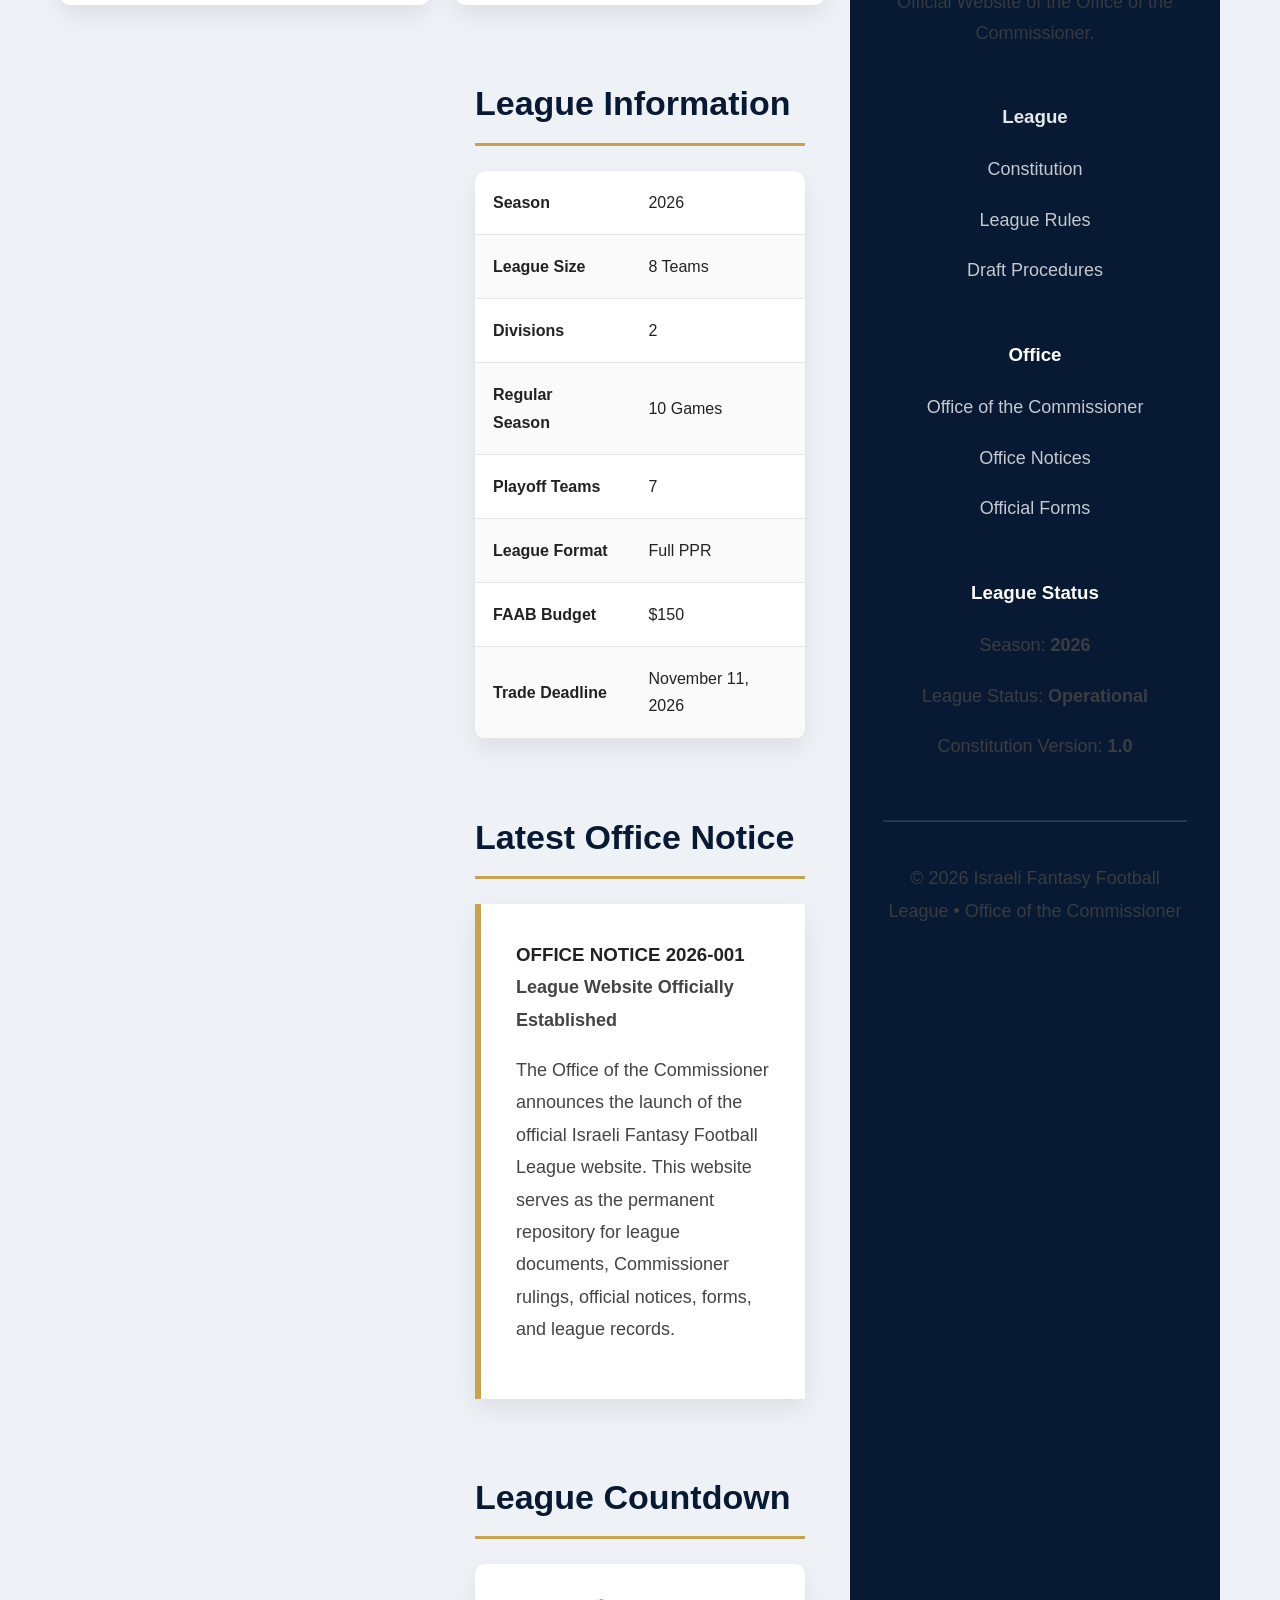
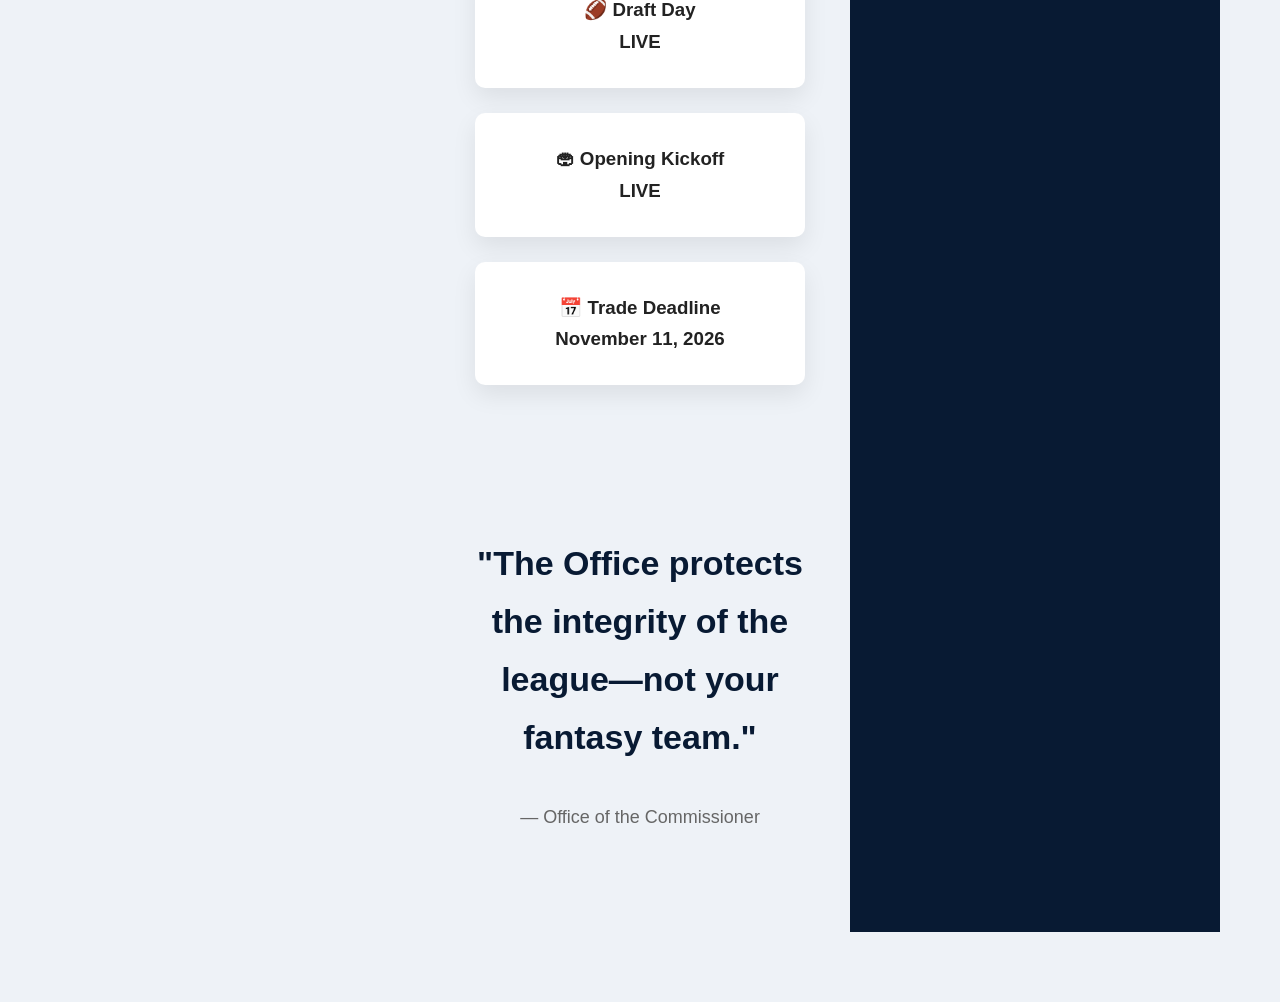
==== commit 50d2fb57: "Update index.html" ====
--- a/index.html
+++ b/index.html
@@ -339,8 +339,6 @@
 
 <li><a href="office.html">Office</a></li>
 
-<li><a href="trade-ledger.html">Trade Ledger</a></li>
-
 </ul>
 
 </nav>
@@ -505,25 +503,7 @@
 <p>Official notices and league administration.</p>
 
 </div>
-
-</a>
-
-<a href="trade-ledger.html" style="text-decoration:none;color:inherit;">
-
-<div style="background:white;padding:30px;border-radius:10px;box-shadow:0 10px 25px rgba(0,0,0,.08);border-top:5px solid #c8a24d;">
-
-<h3>🔄 Trade Ledger</h3>
-
-<p>Official record of every league trade.</p>
-
-</div>
-
-</a>
-
-</div>
-
-</section>
-
+    
 <section class="section">
 
 <h2>League Information</h2>
@@ -697,8 +677,6 @@
 
 <p><a href="draft-rules.html" style="color:white;text-decoration:none;">Draft Procedures</a></p>
 
-<p><a href="trade-ledger.html" style="color:white;text-decoration:none;">Trade Ledger</a></p>
-
 </div>
 
 <div>
--- a/css/style.css
+++ b/css/style.css
@@ -1,383 +1,1079 @@
-/* ==========================================================
-   Israeli Fantasy Football League
-   Official Website Stylesheet
-   Version 1.0
-========================================================== */
+/* ==========================================
+   ISRAELI FANTASY FOOTBALL LEAGUE
+   Official Stylesheet
+   ========================================== */
+
+/* ---------- RESET ---------- */
 
 *{
-    margin:0;
-    padding:0;
-    box-sizing:border-box;
+margin:0;
+padding:0;
+box-sizing:border-box;
 }
 
 html{
-    scroll-behavior:smooth;
+scroll-behavior:smooth;
 }
 
 body{
 
-    font-family:Arial, Helvetica, sans-serif;
-
-    background:#f4f6f9;
-
-    color:#222;
-
-    line-height:1.6;
-
-}
-
-/* ========================= */
+font-family:Arial,Helvetica,sans-serif;
+
+background:#eef2f7;
+
+color:#222;
+
+line-height:1.7;
+
+}
+
+/* ---------- LINKS ---------- */
+
+a{
+
+text-decoration:none;
+
+color:inherit;
+
+transition:.25s;
+
+}
+
+/* ---------- IMAGES ---------- */
+
+img{
+
+max-width:100%;
+
+display:block;
+
+}
+
+/* ---------- CONTAINER ---------- */
 
 .container{
 
-    width:90%;
-
-    max-width:1200px;
-
-    margin:auto;
-
-}
-
-/* ========================= */
+width:92%;
+
+max-width:1400px;
+
+margin:auto;
+
+}
+
+/* ==========================================
+HEADER
+========================================== */
 
 header{
 
-    background:#0b1f3a;
-
-    color:white;
-
-    padding:18px 0;
-
-    border-bottom:4px solid #c8a24d;
+background:#081a33;
+
+color:white;
+
+position:sticky;
+
+top:0;
+
+z-index:999;
+
+box-shadow:0 4px 15px rgba(0,0,0,.15);
 
 }
 
 header .container{
 
-    display:flex;
-
-    justify-content:space-between;
-
-    align-items:center;
-
-    flex-wrap:wrap;
-
-}
+display:flex;
+
+justify-content:space-between;
+
+align-items:center;
+
+padding:18px 0;
+
+}
+
+/* ---------- LOGO ---------- */
 
 .logo{
 
-    display:flex;
-
-    align-items:center;
-
-    gap:15px;
+display:flex;
+
+align-items:center;
+
+gap:16px;
 
 }
 
 .logo img{
 
-    height:70px;
+height:72px;
 
 }
 
 .logo h1{
 
-    font-size:26px;
+font-size:28px;
+
+font-weight:bold;
 
 }
 
 .logo p{
 
-    color:#d8d8d8;
-
-    font-size:14px;
-
-}
+font-size:14px;
+
+opacity:.75;
+
+}
+
+/* ---------- NAVIGATION ---------- */
 
 nav ul{
 
-    display:flex;
-
-    gap:25px;
-
-    list-style:none;
+display:flex;
+
+list-style:none;
+
+gap:28px;
+
+align-items:center;
+
+}
+
+nav li{
+
+list-style:none;
 
 }
 
 nav a{
 
-    color:white;
-
-    text-decoration:none;
-
-    font-weight:bold;
-
-    transition:.25s;
+color:white;
+
+font-weight:600;
+
+padding:8px 4px;
+
+border-bottom:3px solid transparent;
 
 }
 
 nav a:hover{
 
-    color:#c8a24d;
+color:#c8a24d;
+
+border-bottom:3px solid #c8a24d;
 
 }
 
 nav a.active{
 
-    color:#c8a24d;
-
-}
-
-/* ========================= */
+color:#c8a24d;
+
+border-bottom:3px solid #c8a24d;
+
+}
+
+/* ==========================================
+PAGE HEADER
+========================================== */
+
+.page-header{
+
+background:#081a33;
+
+color:white;
+
+text-align:center;
+
+padding:70px 20px;
+
+margin-bottom:60px;
+
+}
+
+.page-header h1{
+
+font-size:52px;
+
+margin-bottom:15px;
+
+}
+
+.page-header p{
+
+max-width:900px;
+
+margin:auto;
+
+font-size:20px;
+
+opacity:.9;
+
+line-height:1.8;
+
+}
+
+/* ==========================================
+GENERAL SECTIONS
+========================================== */
+
+.section{
+
+max-width:1200px;
+
+margin:70px auto;
+
+padding:0 20px;
+
+}
+
+.section h2{
+
+font-size:36px;
+
+color:#081a33;
+
+margin-bottom:25px;
+
+padding-bottom:10px;
+
+border-bottom:4px solid #c8a24d;
+
+}
+
+.section p{
+
+font-size:18px;
+
+line-height:1.8;
+
+color:#444;
+
+margin-bottom:18px;
+
+}
+
+/* ==========================================
+   HERO SLIDESHOW
+========================================== */
 
 .hero{
 
-    background:white;
-
-    padding:90px 20px;
-
-    text-align:center;
-
-    border-bottom:1px solid #ddd;
-
-}
-
-.hero h2{
-
-    color:#666;
-
-    font-weight:400;
-
-    margin-bottom:15px;
-
-}
-
-.hero h1{
-
-    font-size:54px;
-
-    color:#0b1f3a;
-
-    margin-bottom:25px;
-
-}
-
-.hero p{
-
-    max-width:750px;
-
-    margin:auto;
-
-    font-size:20px;
-
-    color:#555;
-
-}
-
-.hero-buttons{
-
-    margin-top:45px;
-
-}
-
-/* ========================= */
-
-.button{
-
-    display:inline-block;
-
-    background:#0b1f3a;
-
-    color:white;
-
-    text-decoration:none;
-
-    padding:14px 28px;
-
-    border-radius:6px;
-
-    margin:8px;
-
-    transition:.25s;
-
-    font-weight:bold;
-
-}
-
-.button:hover{
-
-    background:#16345f;
-
-}
-
-.button.secondary{
-
-    background:#c8a24d;
-
-    color:#111;
-
-}
-
-.button.secondary:hover{
-
-    background:#d9b96b;
-
-}
-
-/* ========================= */
-
-.cards{
-
-    padding:70px 0;
-
-}
-
-.cards h2{
-
-    text-align:center;
-
-    color:#0b1f3a;
-
-    margin-bottom:45px;
-
-    font-size:34px;
-
-}
+position:relative;
+
+width:100%;
+
+height:650px;
+
+overflow:hidden;
+
+background:#000;
+
+}
+
+.slide{
+
+position:absolute;
+
+top:0;
+
+left:0;
+
+width:100%;
+
+height:100%;
+
+opacity:0;
+
+transition:opacity .8s ease-in-out;
+
+}
+
+.slide.active{
+
+opacity:1;
+
+z-index:1;
+
+}
+
+.slide img{
+
+width:100%;
+
+height:100%;
+
+object-fit:cover;
+
+}
+
+.overlay{
+
+position:absolute;
+
+top:0;
+
+left:0;
+
+width:100%;
+
+height:100%;
+
+background:linear-gradient(rgba(0,0,0,.05),rgba(0,0,0,.35));
+
+z-index:2;
+
+}
+
+.prev,
+.next{
+
+position:absolute;
+
+top:50%;
+
+transform:translateY(-50%);
+
+width:55px;
+
+height:55px;
+
+border:none;
+
+border-radius:50%;
+
+background:rgba(8,26,51,.75);
+
+color:white;
+
+font-size:28px;
+
+cursor:pointer;
+
+z-index:5;
+
+transition:.25s;
+
+}
+
+.prev{
+
+left:25px;
+
+}
+
+.next{
+
+right:25px;
+
+}
+
+.prev:hover,
+.next:hover{
+
+background:#c8a24d;
+
+}
+
+.dots{
+
+position:absolute;
+
+bottom:25px;
+
+left:50%;
+
+transform:translateX(-50%);
+
+display:flex;
+
+gap:12px;
+
+z-index:5;
+
+}
+
+.dot{
+
+width:14px;
+
+height:14px;
+
+border-radius:50%;
+
+background:white;
+
+opacity:.4;
+
+cursor:pointer;
+
+transition:.25s;
+
+}
+
+.dot.active{
+
+background:#c8a24d;
+
+opacity:1;
+
+}
+
+/* ==========================================
+   CARDS
+========================================== */
 
 .card-grid{
 
-    display:grid;
-
-    grid-template-columns:repeat(auto-fit,minmax(280px,1fr));
-
-    gap:30px;
+display:grid;
+
+grid-template-columns:repeat(auto-fit,minmax(300px,1fr));
+
+gap:30px;
+
+margin-top:35px;
 
 }
 
 .card{
 
-    background:white;
-
-    padding:30px;
-
-    border-radius:10px;
-
-    text-decoration:none;
-
-    color:#222;
-
-    border-top:5px solid #c8a24d;
-
-    box-shadow:0 8px 20px rgba(0,0,0,.08);
-
-    transition:.25s;
+background:white;
+
+padding:35px;
+
+border-radius:12px;
+
+box-shadow:0 10px 30px rgba(0,0,0,.08);
+
+border-top:6px solid #c8a24d;
+
+transition:.25s;
 
 }
 
 .card:hover{
 
-    transform:translateY(-6px);
-
-}
-
+transform:translateY(-8px);
+
+box-shadow:0 18px 40px rgba(0,0,0,.15);
+
+}
+
+.card h2,
 .card h3{
 
-    color:#0b1f3a;
-
-    margin-bottom:15px;
+color:#081a33;
+
+margin-bottom:15px;
 
 }
 
 .card p{
 
-    color:#666;
-
-}
-
-/* ========================= */
-
-.about{
-
-    background:white;
-
-    padding:80px 0;
-
-    text-align:center;
-
-}
-
-.about h2{
-
-    color:#0b1f3a;
-
-    margin-bottom:25px;
-
-    font-size:34px;
-
-}
-
-.about p{
-
-    max-width:850px;
-
-    margin:auto;
-
-    font-size:18px;
-
-}
-
-/* ========================= */
+color:#555;
+
+}
+
+/* ==========================================
+   BUTTONS
+========================================== */
+
+.button,
+.btn{
+
+display:inline-block;
+
+padding:14px 30px;
+
+background:#081a33;
+
+color:white;
+
+font-weight:bold;
+
+border-radius:8px;
+
+border:none;
+
+cursor:pointer;
+
+transition:.25s;
+
+}
+
+.button:hover,
+.btn:hover{
+
+background:#c8a24d;
+
+color:white;
+
+}
+
+/* ==========================================
+   TABLES
+========================================== */
+
+table{
+
+width:100%;
+
+border-collapse:collapse;
+
+background:white;
+
+border-radius:12px;
+
+overflow:hidden;
+
+box-shadow:0 10px 30px rgba(0,0,0,.08);
+
+}
+
+th{
+
+background:#081a33;
+
+color:white;
+
+padding:16px;
+
+text-align:left;
+
+}
+
+td{
+
+padding:16px;
+
+border-bottom:1px solid #e5e5e5;
+
+}
+
+tr:nth-child(even){
+
+background:#fafafa;
+
+}
+
+tr:hover{
+
+background:#f2f6fb;
+
+}
+
+/* ==========================================
+   NOTICE / INFO BOXES
+========================================== */
+
+.notice{
+
+background:white;
+
+padding:35px;
+
+border-left:6px solid #c8a24d;
+
+border-radius:10px;
+
+box-shadow:0 10px 30px rgba(0,0,0,.08);
+
+margin:35px 0;
+
+}
+
+.notice h2{
+
+color:#081a33;
+
+margin-bottom:15px;
+
+border:none;
+
+padding:0;
+
+}
+
+.notice p{
+
+margin-bottom:15px;
+
+}
+
+/* ==========================================
+   ICON CIRCLES
+========================================== */
+
+.icon{
+
+width:90px;
+
+height:90px;
+
+margin:0 auto 25px;
+
+border-radius:50%;
+
+background:#081a33;
+
+display:flex;
+
+justify-content:center;
+
+align-items:center;
+
+font-size:42px;
+
+color:white;
+
+}
+
+/* ==========================================
+   QUOTE SECTION
+========================================== */
+
+.quote{
+
+text-align:center;
+
+padding:80px 20px;
+
+font-size:30px;
+
+font-style:italic;
+
+color:#081a33;
+
+max-width:900px;
+
+margin:auto;
+
+}
+
+.quote p{
+
+margin-top:20px;
+
+font-size:18px;
+
+font-style:normal;
+
+color:#666;
+
+}
+
+/* ==========================================
+   FORMS
+========================================== */
+
+.form-grid{
+
+display:grid;
+
+grid-template-columns:repeat(auto-fit,minmax(320px,1fr));
+
+gap:35px;
+
+margin:40px 0;
+
+}
+
+.form-card{
+
+background:white;
+
+padding:40px;
+
+border-radius:12px;
+
+text-align:center;
+
+box-shadow:0 10px 30px rgba(0,0,0,.08);
+
+border-top:6px solid #c8a24d;
+
+transition:.25s;
+
+}
+
+.form-card:hover{
+
+transform:translateY(-8px);
+
+box-shadow:0 18px 40px rgba(0,0,0,.15);
+
+}
+
+.form-card h2{
+
+margin-bottom:18px;
+
+color:#081a33;
+
+}
+
+.form-card p{
+
+margin-bottom:25px;
+
+color:#555;
+
+line-height:1.8;
+
+}
+
+.form-button{
+
+display:inline-block;
+
+background:#081a33;
+
+color:white;
+
+padding:14px 28px;
+
+border-radius:8px;
+
+font-weight:bold;
+
+transition:.25s;
+
+}
+
+.form-button:hover{
+
+background:#c8a24d;
+
+color:white;
+
+}
+
+/* ==========================================
+   STATUS BADGES
+========================================== */
+
+.badge{
+
+display:inline-block;
+
+padding:6px 12px;
+
+border-radius:25px;
+
+font-size:13px;
+
+font-weight:bold;
+
+text-transform:uppercase;
+
+}
+
+.badge-approved{
+
+background:#dff5e2;
+
+color:#1d7f3a;
+
+}
+
+.badge-pending{
+
+background:#fff4d6;
+
+color:#a46d00;
+
+}
+
+.badge-review{
+
+background:#ffe2e2;
+
+color:#b42318;
+
+}
+
+.badge-info{
+
+background:#ddeeff;
+
+color:#004b8d;
+
+}
+
+/* ==========================================
+   FOOTER
+========================================== */
 
 footer{
 
-    background:#0b1f3a;
-
-    color:white;
-
-    text-align:center;
-
-    padding:35px 0;
-
-    margin-top:70px;
+background:#081a33;
+
+color:white;
+
+margin-top:80px;
+
+padding:50px 0;
+
+}
+
+footer .container{
+
+text-align:center;
+
+}
+
+footer h3{
+
+margin-bottom:20px;
 
 }
 
 footer p{
 
-    margin:8px;
-
-}
-
-/* ========================= */
-
-@media(max-width:900px){
+opacity:.85;
+
+margin-bottom:8px;
+
+}
+
+footer a{
+
+color:white;
+
+opacity:.9;
+
+}
+
+footer a:hover{
+
+color:#c8a24d;
+
+}
+
+/* ==========================================
+   UTILITIES
+========================================== */
+
+.text-center{
+
+text-align:center;
+
+}
+
+.text-right{
+
+text-align:right;
+
+}
+
+.mt-20{
+
+margin-top:20px;
+
+}
+
+.mt-40{
+
+margin-top:40px;
+
+}
+
+.mb-20{
+
+margin-bottom:20px;
+
+}
+
+.mb-40{
+
+margin-bottom:40px;
+
+}
+
+.hidden{
+
+display:none;
+
+}
+
+/* ==========================================
+   SCROLLBAR
+========================================== */
+
+::-webkit-scrollbar{
+
+width:10px;
+
+}
+
+::-webkit-scrollbar-track{
+
+background:#e8ecf2;
+
+}
+
+::-webkit-scrollbar-thumb{
+
+background:#081a33;
+
+border-radius:10px;
+
+}
+
+::-webkit-scrollbar-thumb:hover{
+
+background:#c8a24d;
+
+}
+
+/* ==========================================
+   RESPONSIVE
+========================================== */
+
+@media (max-width:900px){
 
 header .container{
 
-    flex-direction:column;
-
-    gap:25px;
+flex-direction:column;
+
+gap:20px;
 
 }
 
 nav ul{
 
-    flex-wrap:wrap;
-
-    justify-content:center;
-
-}
-
-.hero h1{
-
-    font-size:40px;
-
-}
-
-.hero p{
-
-    font-size:18px;
-
-}
-
-}
+flex-wrap:wrap;
+
+justify-content:center;
+
+gap:18px;
+
+}
+
+.logo{
+
+flex-direction:column;
+
+text-align:center;
+
+}
+
+.logo img{
+
+height:60px;
+
+}
+
+.hero{
+
+height:420px;
+
+}
+
+.page-header{
+
+padding:50px 20px;
+
+}
+
+.page-header h1{
+
+font-size:38px;
+
+}
+
+.section h2{
+
+font-size:30px;
+
+}
+
+.card-grid,
+
+.form-grid{
+
+grid-template-columns:1fr;
+
+}
+
+.prev,
+
+.next{
+
+width:45px;
+
+height:45px;
+
+font-size:22px;
+
+}
+
+}
+
+@media (max-width:600px){
+
+.hero{
+
+height:300px;
+
+}
+
+.container{
+
+width:95%;
+
+}
+
+.section{
+
+margin:50px auto;
+
+}
+
+.card,
+
+.form-card{
+
+padding:25px;
+
+}
+
+.button,
+
+.btn,
+
+.form-button{
+
+display:block;
+
+width:100%;
+
+text-align:center;
+
+}
+
+table{
+
+display:block;
+
+overflow-x:auto;
+
+white-space:nowrap;
+
+}
+
+.quote{
+
+font-size:22px;
+
+padding:60px 20px;
+
+}
+
+}
+
+/* ==========================================
+   END OF STYLESHEET
+========================================== */
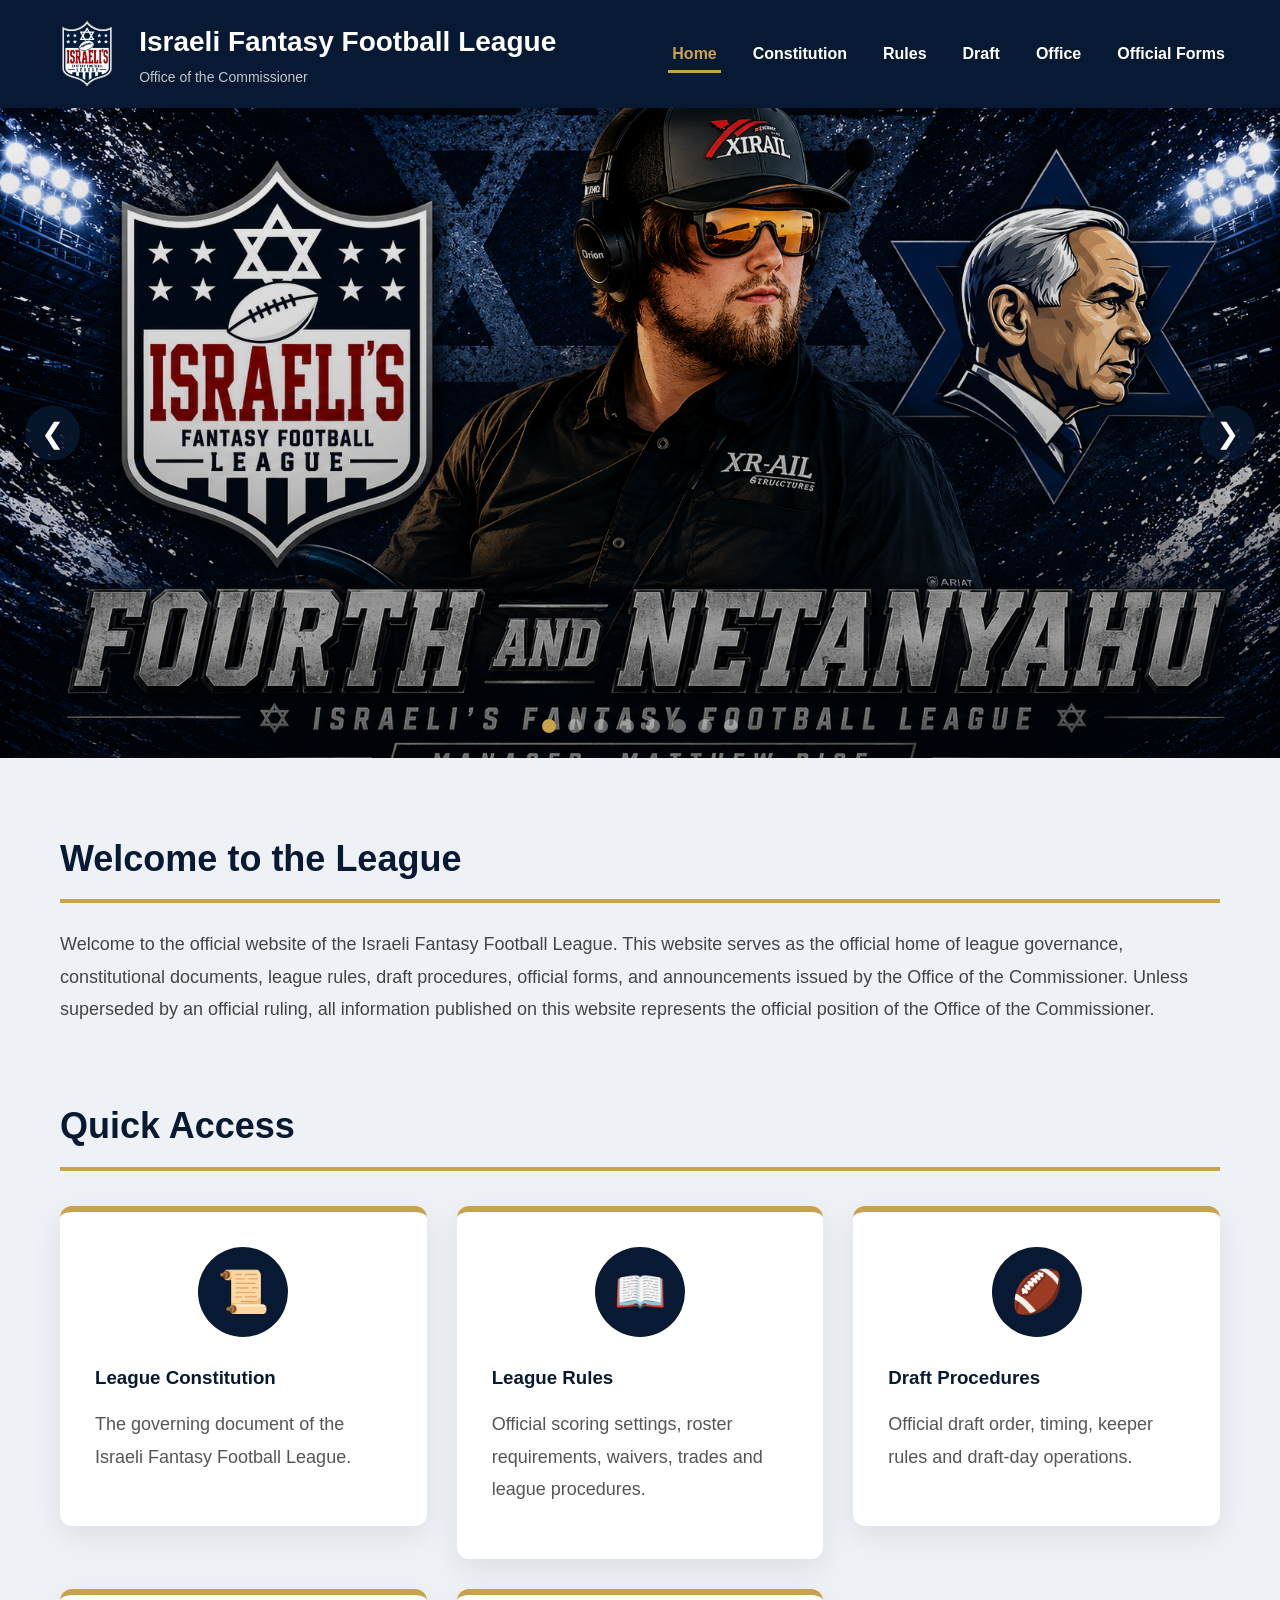
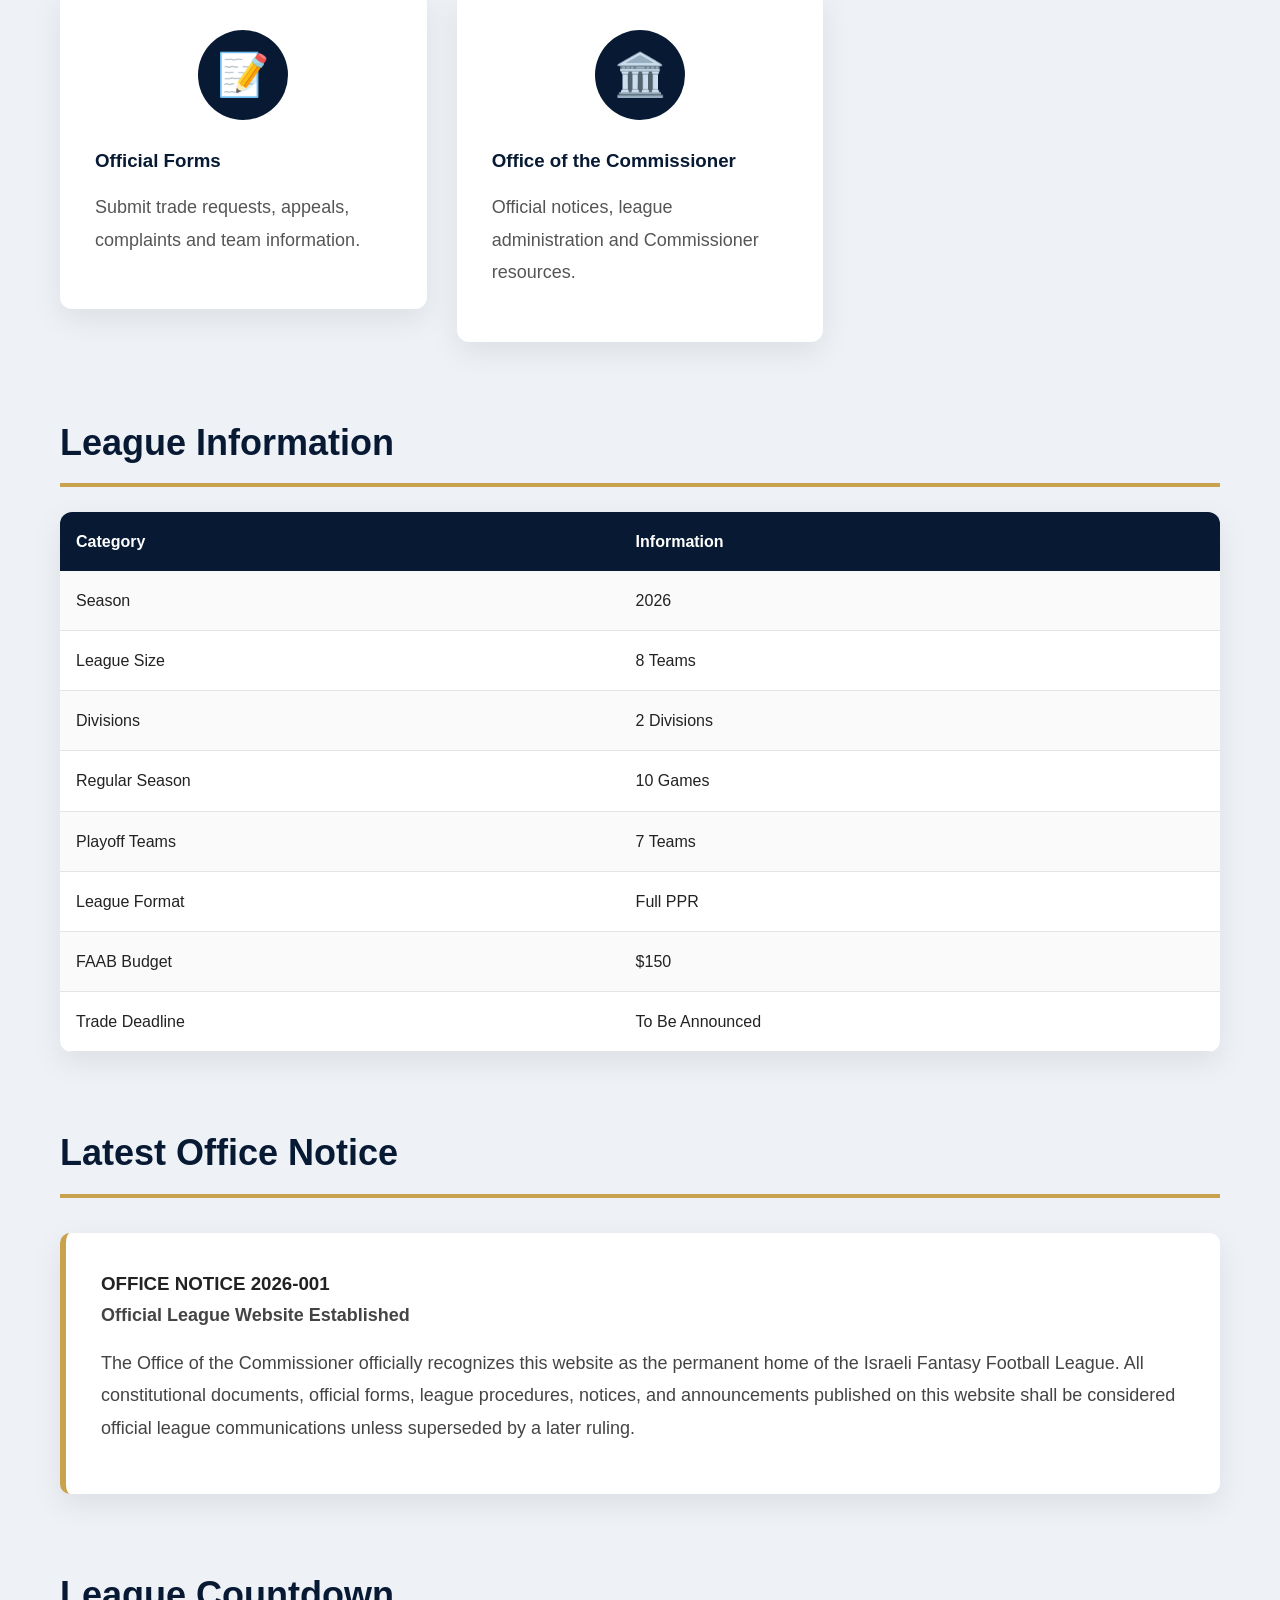
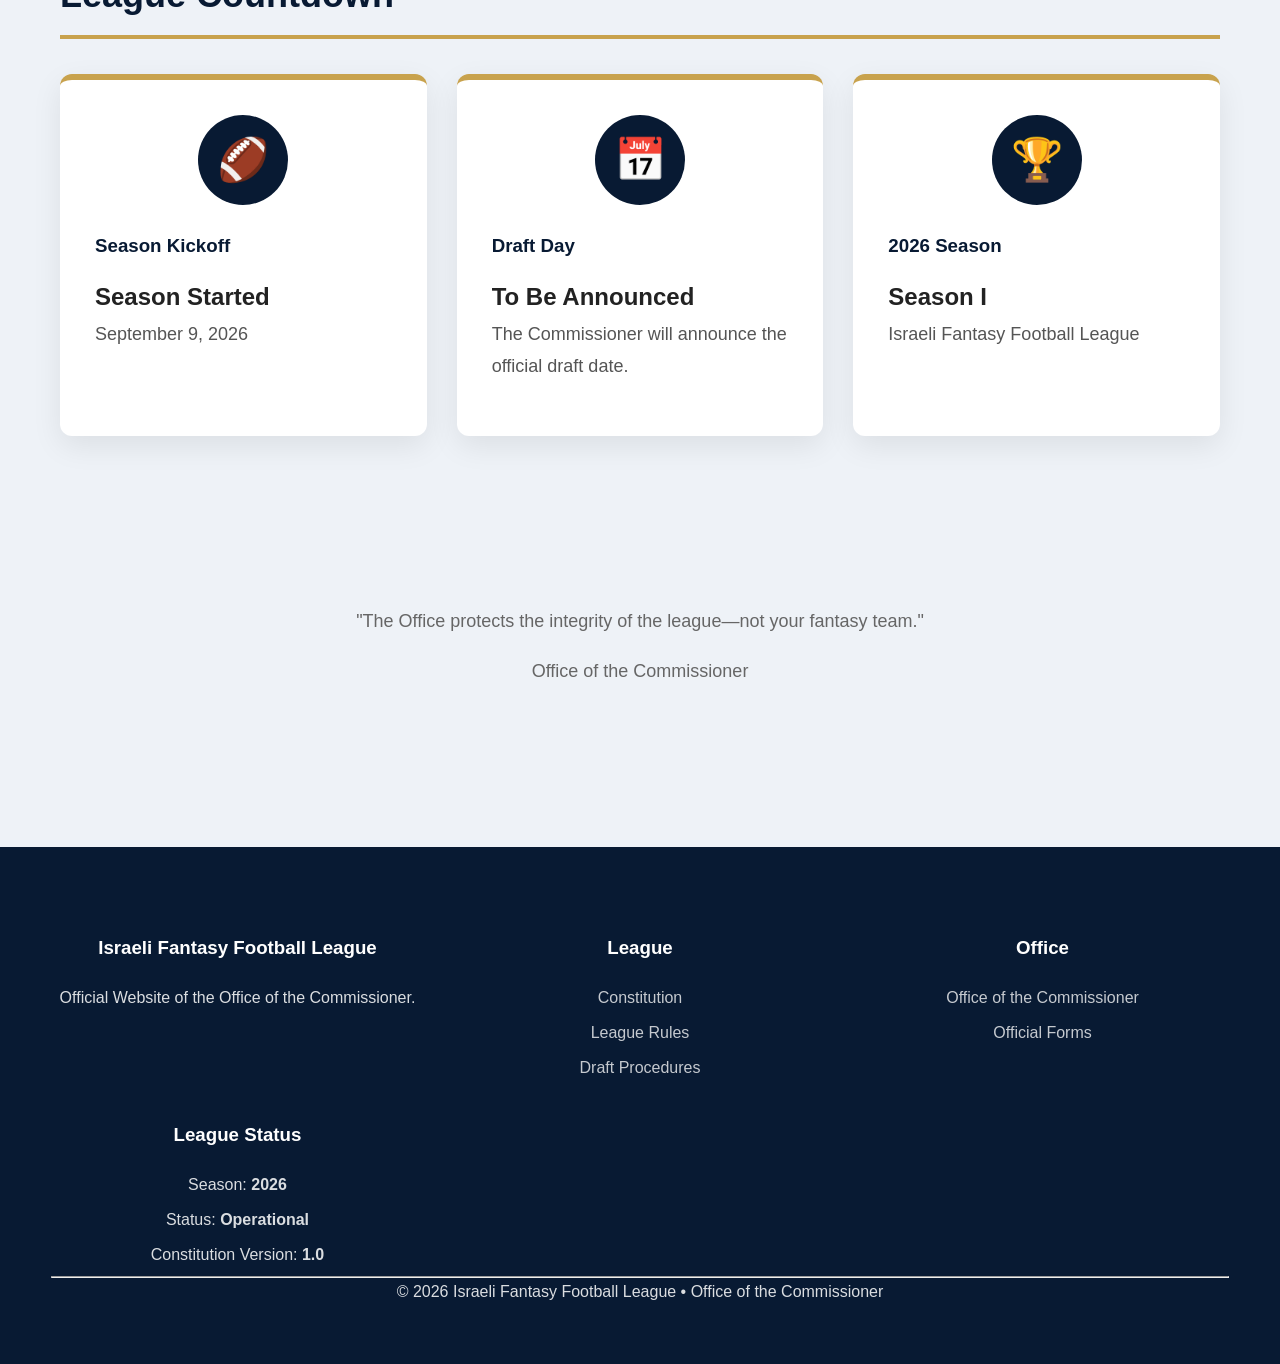
==== commit 7118d31c: "Update index.html" ====
--- a/index.html
+++ b/index.html
@@ -11,307 +11,17 @@
 
 <link rel="stylesheet" href="css/style.css">
 
-<style>
-
-*{
-
-margin:0;
-padding:0;
-box-sizing:border-box;
-
-}
-
-body{
-
-font-family:Arial, Helvetica, sans-serif;
-background:#eef2f7;
-color:#222;
-
-}
-
-header{
-
-background:#081a33;
-color:white;
-padding:18px 0;
-position:sticky;
-top:0;
-z-index:999;
-
-}
-
-.container{
-
-width:92%;
-max-width:1400px;
-margin:auto;
-
-}
-
-.navbar{
-
-display:flex;
-justify-content:space-between;
-align-items:center;
-
-}
-
-.logo{
-
-display:flex;
-align-items:center;
-gap:15px;
-
-}
-
-.logo img{
-
-height:70px;
-
-}
-
-.logo h1{
-
-font-size:26px;
-
-}
-
-.logo p{
-
-font-size:14px;
-opacity:.8;
-
-}
-
-nav ul{
-
-display:flex;
-list-style:none;
-gap:28px;
-
-}
-
-nav a{
-
-text-decoration:none;
-color:white;
-font-weight:bold;
-transition:.25s;
-
-}
-
-nav a:hover{
-
-color:#c8a24d;
-
-}
-
-/* =======================
-SLIDESHOW
-======================= */
-
-.hero{
-
-position:relative;
-width:100%;
-height:650px;
-overflow:hidden;
-background:black;
-
-}
-
-.slide{
-
-position:absolute;
-width:100%;
-height:100%;
-opacity:0;
-transition:opacity 1s ease-in-out;
-
-}
-
-.slide.active{
-
-opacity:1;
-
-}
-
-.slide img{
-
-width:100%;
-height:100%;
-object-fit:cover;
-
-}
-
-.overlay{
-
-position:absolute;
-top:0;
-left:0;
-width:100%;
-height:100%;
-background:linear-gradient(
-rgba(0,0,0,.15),
-rgba(0,0,0,.45)
-);
-
-}
-
-.hero-text{
-
-position:absolute;
-bottom:50px;
-left:50%;
-transform:translateX(-50%);
-text-align:center;
-color:white;
-width:90%;
-z-index:5;
-
-}
-
-.hero-text h1{
-
-font-size:56px;
-letter-spacing:2px;
-margin-bottom:12px;
-
-text-shadow:2px 2px 10px black;
-
-}
-
-.hero-text p{
-
-font-size:22px;
-
-text-shadow:2px 2px 8px black;
-
-}
-
-.prev,
-.next{
-
-position:absolute;
-top:50%;
-transform:translateY(-50%);
-
-background:rgba(0,0,0,.55);
-
-border:none;
-
-color:white;
-
-font-size:40px;
-
-padding:16px;
-
-cursor:pointer;
-
-z-index:6;
-
-transition:.25s;
-
-}
-
-.prev:hover,
-.next:hover{
-
-background:rgba(0,0,0,.8);
-
-}
-
-.prev{
-
-left:25px;
-
-}
-
-.next{
-
-right:25px;
-
-}
-
-.dots{
-
-position:absolute;
-
-bottom:18px;
-
-left:50%;
-
-transform:translateX(-50%);
-
-display:flex;
-
-gap:12px;
-
-z-index:6;
-
-}
-
-.dot{
-
-height:14px;
-
-width:14px;
-
-border-radius:50%;
-
-background:white;
-
-opacity:.4;
-
-cursor:pointer;
-
-transition:.25s;
-
-}
-
-.dot.active{
-
-opacity:1;
-
-background:#c8a24d;
-
-}
-
-.section{
-
-max-width:1200px;
-margin:70px auto;
-padding:0 20px;
-
-}
-
-.section h2{
-
-font-size:34px;
-
-margin-bottom:25px;
-
-color:#081a33;
-
-border-bottom:3px solid #c8a24d;
-
-padding-bottom:10px;
-
-}
-
-</style>
-
 </head>
 
 <body>
 
 <header>
 
-<div class="container navbar">
+<div class="container">
 
 <div class="logo">
 
-<img src="images/logo.png">
+<img src="images/logo.png" alt="IFFL Logo">
 
 <div>
 
@@ -327,7 +37,7 @@
 
 <ul>
 
-<li><a href="index.html">Home</a></li>
+<li><a href="index.html" class="active">Home</a></li>
 
 <li><a href="constitution.html">Constitution</a></li>
 
@@ -335,10 +45,10 @@
 
 <li><a href="draft-rules.html">Draft</a></li>
 
-<li><a href="forms.html">Forms</a></li>
-
 <li><a href="office.html">Office</a></li>
 
+<li><a href="forms.html">Official Forms</a></li>
+
 </ul>
 
 </nav>
@@ -347,53 +57,57 @@
 
 </header>
 
+<!-- ===========================
+     HERO SLIDESHOW
+=========================== -->
+
 <section class="hero">
 
 <div class="slide active">
 
-<img src="images/teams/team1.png">
+<img src="images/teams/team1.png" alt="Team 1">
 
 </div>
 
 <div class="slide">
 
-<img src="images/teams/team2.png">
+<img src="images/teams/team2.png" alt="Team 2">
 
 </div>
 
 <div class="slide">
 
-<img src="images/teams/team3.png">
+<img src="images/teams/team3.png" alt="Team 3">
 
 </div>
 
 <div class="slide">
 
-<img src="images/teams/team4.png">
+<img src="images/teams/team4.png" alt="Team 4">
 
 </div>
 
 <div class="slide">
 
-<img src="images/teams/team5.png">
+<img src="images/teams/team5.png" alt="Team 5">
 
 </div>
 
 <div class="slide">
 
-<img src="images/teams/team6.png">
+<img src="images/teams/team6.png" alt="Team 6">
 
 </div>
 
 <div class="slide">
 
-<img src="images/teams/team7.png">
+<img src="images/teams/team7.png" alt="Team 7">
 
 </div>
 
 <div class="slide">
 
-<img src="images/teams/team8.png">
+<img src="images/teams/team8.png" alt="Team 8">
 
 </div>
 
@@ -425,152 +139,209 @@
 
 </section>
 
-    
+    <!-- ===========================
+     WELCOME
+=========================== -->
+
 <section class="section">
 
 <h2>Welcome to the League</h2>
 
-<p style="font-size:18px; line-height:1.8;">
+<p>
 
 Welcome to the official website of the Israeli Fantasy Football League.
 
-This website serves as the official home of league operations, constitutional documents, trade records, league forms, and Commissioner announcements. Unless superseded by an official ruling, all information published here represents the official position of the Office of the Commissioner.
+This website serves as the official home of league governance, constitutional documents, league rules, draft procedures, official forms, and announcements issued by the Office of the Commissioner.
+
+Unless superseded by an official ruling, all information published on this website represents the official position of the Office of the Commissioner.
 
 </p>
 
 </section>
 
+<!-- ===========================
+     QUICK ACCESS
+=========================== -->
+
 <section class="section">
 
 <h2>Quick Access</h2>
 
-<div style="display:grid;grid-template-columns:repeat(auto-fit,minmax(280px,1fr));gap:25px;">
-
-<a href="constitution.html" style="text-decoration:none;color:inherit;">
-
-<div style="background:white;padding:30px;border-radius:10px;box-shadow:0 10px 25px rgba(0,0,0,.08);border-top:5px solid #c8a24d;">
-
-<h3>📜 Constitution</h3>
-
-<p>The governing document of the Israeli Fantasy Football League.</p>
+<div class="card-grid">
+
+<a href="constitution.html">
+
+<div class="card">
+
+<div class="icon">📜</div>
+
+<h3>League Constitution</h3>
+
+<p>
+
+The governing document of the Israeli Fantasy Football League.
+
+</p>
 
 </div>
 
 </a>
 
-<a href="rules.html" style="text-decoration:none;color:inherit;">
-
-<div style="background:white;padding:30px;border-radius:10px;box-shadow:0 10px 25px rgba(0,0,0,.08);border-top:5px solid #c8a24d;">
-
-<h3>📖 League Rules</h3>
-
-<p>Quick reference guide for managers.</p>
+<a href="rules.html">
+
+<div class="card">
+
+<div class="icon">📖</div>
+
+<h3>League Rules</h3>
+
+<p>
+
+Official scoring settings, roster requirements, waivers, trades and league procedures.
+
+</p>
 
 </div>
 
 </a>
 
-<a href="draft-rules.html" style="text-decoration:none;color:inherit;">
-
-<div style="background:white;padding:30px;border-radius:10px;box-shadow:0 10px 25px rgba(0,0,0,.08);border-top:5px solid #c8a24d;">
-
-<h3>🏈 Draft Procedures</h3>
-
-<p>Official draft operations manual.</p>
+<a href="draft-rules.html">
+
+<div class="card">
+
+<div class="icon">🏈</div>
+
+<h3>Draft Procedures</h3>
+
+<p>
+
+Official draft order, timing, keeper rules and draft-day operations.
+
+</p>
 
 </div>
 
 </a>
 
-<a href="forms.html" style="text-decoration:none;color:inherit;">
-
-<div style="background:white;padding:30px;border-radius:10px;box-shadow:0 10px 25px rgba(0,0,0,.08);border-top:5px solid #c8a24d;">
-
-<h3>📝 Official Forms</h3>
-
-<p>Submit trade requests, appeals, complaints, and team information.</p>
+<a href="forms.html">
+
+<div class="card">
+
+<div class="icon">📝</div>
+
+<h3>Official Forms</h3>
+
+<p>
+
+Submit trade requests, appeals, complaints and team information.
+
+</p>
 
 </div>
 
 </a>
 
-<a href="office.html" style="text-decoration:none;color:inherit;">
-
-<div style="background:white;padding:30px;border-radius:10px;box-shadow:0 10px 25px rgba(0,0,0,.08);border-top:5px solid #c8a24d;">
-
-<h3>🏛 Office of the Commissioner</h3>
-
-<p>Official notices and league administration.</p>
-
-</div>
-    
+<a href="office.html">
+
+<div class="card">
+
+<div class="icon">🏛️</div>
+
+<h3>Office of the Commissioner</h3>
+
+<p>
+
+Official notices, league administration and Commissioner resources.
+
+</p>
+
+</div>
+
+</a>
+
+</div>
+
+</section>
+
+<!-- ===========================
+     LEAGUE INFORMATION
+=========================== -->
+
 <section class="section">
 
 <h2>League Information</h2>
 
-<table style="width:100%;background:white;border-collapse:collapse;box-shadow:0 10px 25px rgba(0,0,0,.08);">
-
-<tr>
-
-<td style="padding:18px;"><strong>Season</strong></td>
-
-<td style="padding:18px;">2026</td>
-
-</tr>
-
-<tr>
-
-<td style="padding:18px;"><strong>League Size</strong></td>
-
-<td style="padding:18px;">8 Teams</td>
-
-</tr>
-
-<tr>
-
-<td style="padding:18px;"><strong>Divisions</strong></td>
-
-<td style="padding:18px;">2</td>
-
-</tr>
-
-<tr>
-
-<td style="padding:18px;"><strong>Regular Season</strong></td>
-
-<td style="padding:18px;">10 Games</td>
-
-</tr>
-
-<tr>
-
-<td style="padding:18px;"><strong>Playoff Teams</strong></td>
-
-<td style="padding:18px;">7</td>
-
-</tr>
-
-<tr>
-
-<td style="padding:18px;"><strong>League Format</strong></td>
-
-<td style="padding:18px;">Full PPR</td>
-
-</tr>
-
-<tr>
-
-<td style="padding:18px;"><strong>FAAB Budget</strong></td>
-
-<td style="padding:18px;">$150</td>
-
-</tr>
-
-<tr>
-
-<td style="padding:18px;"><strong>Trade Deadline</strong></td>
-
-<td style="padding:18px;">November 11, 2026</td>
+<table>
+
+<tr>
+
+<th>Category</th>
+
+<th>Information</th>
+
+</tr>
+
+<tr>
+
+<td>Season</td>
+
+<td>2026</td>
+
+</tr>
+
+<tr>
+
+<td>League Size</td>
+
+<td>8 Teams</td>
+
+</tr>
+
+<tr>
+
+<td>Divisions</td>
+
+<td>2 Divisions</td>
+
+</tr>
+
+<tr>
+
+<td>Regular Season</td>
+
+<td>10 Games</td>
+
+</tr>
+
+<tr>
+
+<td>Playoff Teams</td>
+
+<td>7 Teams</td>
+
+</tr>
+
+<tr>
+
+<td>League Format</td>
+
+<td>Full PPR</td>
+
+</tr>
+
+<tr>
+
+<td>FAAB Budget</td>
+
+<td>$150</td>
+
+</tr>
+
+<tr>
+
+<td>Trade Deadline</td>
+
+<td>To Be Announced</td>
 
 </tr>
 
@@ -578,19 +349,25 @@
 
 </section>
 
+    <!-- ===========================
+     OFFICE NOTICE
+=========================== -->
+
 <section class="section">
 
 <h2>Latest Office Notice</h2>
 
-<div style="background:white;padding:35px;border-left:6px solid #c8a24d;box-shadow:0 10px 25px rgba(0,0,0,.08);">
+<div class="notice">
 
 <h3>OFFICE NOTICE 2026-001</h3>
 
-<p><strong>League Website Officially Established</strong></p>
-
-<p>
-
-The Office of the Commissioner announces the launch of the official Israeli Fantasy Football League website. This website serves as the permanent repository for league documents, Commissioner rulings, official notices, forms, and league records.
+<p><strong>Official League Website Established</strong></p>
+
+<p>
+
+The Office of the Commissioner officially recognizes this website as the permanent home of the Israeli Fantasy Football League.
+
+All constitutional documents, official forms, league procedures, notices, and announcements published on this website shall be considered official league communications unless superseded by a later ruling.
 
 </p>
 
@@ -598,33 +375,61 @@
 
 </section>
 
+<!-- ===========================
+     SEASON COUNTDOWN
+=========================== -->
+
 <section class="section">
 
 <h2>League Countdown</h2>
 
-<div style="display:grid;grid-template-columns:repeat(auto-fit,minmax(300px,1fr));gap:25px;">
-
-<div style="background:white;padding:30px;text-align:center;border-radius:10px;box-shadow:0 10px 25px rgba(0,0,0,.08);">
-
-<h3>🏈 Draft Day</h3>
-
-<h1 id="draftCountdown">Coming Soon</h1>
-
-</div>
-
-<div style="background:white;padding:30px;text-align:center;border-radius:10px;box-shadow:0 10px 25px rgba(0,0,0,.08);">
-
-<h3>🏟 Opening Kickoff</h3>
-
-<h1 id="kickoffCountdown">Coming Soon</h1>
-
-</div>
-
-<div style="background:white;padding:30px;text-align:center;border-radius:10px;box-shadow:0 10px 25px rgba(0,0,0,.08);">
-
-<h3>📅 Trade Deadline</h3>
-
-<h1>November 11, 2026</h1>
+<div class="card-grid">
+
+<div class="card">
+
+<div class="icon">🏈</div>
+
+<h3>Season Kickoff</h3>
+
+<h1 id="kickoffCountdown">Loading...</h1>
+
+<p>
+
+September 9, 2026
+
+</p>
+
+</div>
+
+<div class="card">
+
+<div class="icon">📅</div>
+
+<h3>Draft Day</h3>
+
+<h1>To Be Announced</h1>
+
+<p>
+
+The Commissioner will announce the official draft date.
+
+</p>
+
+</div>
+
+<div class="card">
+
+<div class="icon">🏆</div>
+
+<h3>2026 Season</h3>
+
+<h1>Season I</h1>
+
+<p>
+
+Israeli Fantasy Football League
+
+</p>
 
 </div>
 
@@ -632,34 +437,41 @@
 
 </section>
 
-<section style="padding:80px 20px;text-align:center;">
-
-<h2 style="border:none;">
+<!-- ===========================
+     COMMISSIONER QUOTE
+=========================== -->
+
+<section class="quote">
+
+<p>
 
 "The Office protects the integrity of the league—not your fantasy team."
 
-</h2>
-
-<p style="margin-top:20px;font-size:18px;color:#666;">
-
-— Office of the Commissioner
+</p>
+
+<p>
+
+Office of the Commissioner
 
 </p>
 
 </section>
 
-    
-<footer style="background:#081a33;color:white;padding:50px 20px;margin-top:60px;">
+<!-- ===========================
+     FOOTER
+=========================== -->
+
+<footer>
 
 <div class="container">
 
-<div style="display:grid;grid-template-columns:repeat(auto-fit,minmax(220px,1fr));gap:35px;">
+<div class="card-grid">
 
 <div>
 
 <h3>Israeli Fantasy Football League</h3>
 
-<p style="margin-top:15px;line-height:1.7;">
+<p>
 
 Official Website of the Office of the Commissioner.
 
@@ -671,11 +483,11 @@
 
 <h3>League</h3>
 
-<p><a href="constitution.html" style="color:white;text-decoration:none;">Constitution</a></p>
-
-<p><a href="rules.html" style="color:white;text-decoration:none;">League Rules</a></p>
-
-<p><a href="draft-rules.html" style="color:white;text-decoration:none;">Draft Procedures</a></p>
+<p><a href="constitution.html">Constitution</a></p>
+
+<p><a href="rules.html">League Rules</a></p>
+
+<p><a href="draft-rules.html">Draft Procedures</a></p>
 
 </div>
 
@@ -683,11 +495,9 @@
 
 <h3>Office</h3>
 
-<p><a href="office.html" style="color:white;text-decoration:none;">Office of the Commissioner</a></p>
-
-<p><a href="office-notices.html" style="color:white;text-decoration:none;">Office Notices</a></p>
-
-<p><a href="forms.html" style="color:white;text-decoration:none;">Official Forms</a></p>
+<p><a href="office.html">Office of the Commissioner</a></p>
+
+<p><a href="forms.html">Official Forms</a></p>
 
 </div>
 
@@ -697,7 +507,7 @@
 
 <p>Season: <strong>2026</strong></p>
 
-<p>League Status: <strong>Operational</strong></p>
+<p>Status: <strong>Operational</strong></p>
 
 <p>Constitution Version: <strong>1.0</strong></p>
 
@@ -705,9 +515,9 @@
 
 </div>
 
-<hr style="margin:40px 0;border-color:rgba(255,255,255,.15);">
-
-<p style="text-align:center;opacity:.8;">
+<hr>
+
+<p class="text-center">
 
 © 2026 Israeli Fantasy Football League • Office of the Commissioner
 
@@ -717,12 +527,12 @@
 
 </footer>
 
-<script>
-
-const slides=document.querySelectorAll(".slide");
-const dots=document.querySelectorAll(".dot");
-
-let currentSlide=0;
+    <script>
+
+const slides = document.querySelectorAll(".slide");
+const dots = document.querySelectorAll(".dot");
+
+let currentSlide = 0;
 
 function showSlide(index){
 
@@ -732,17 +542,17 @@
 slides[index].classList.add("active");
 dots[index].classList.add("active");
 
-currentSlide=index;
+currentSlide = index;
 
 }
 
 document.querySelector(".next").addEventListener("click",()=>{
 
-let next=currentSlide+1;
-
-if(next>=slides.length){
-
-next=0;
+let next = currentSlide + 1;
+
+if(next >= slides.length){
+
+next = 0;
 
 }
 
@@ -752,11 +562,11 @@
 
 document.querySelector(".prev").addEventListener("click",()=>{
 
-let prev=currentSlide-1;
-
-if(prev<0){
-
-prev=slides.length-1;
+let prev = currentSlide - 1;
+
+if(prev < 0){
+
+prev = slides.length - 1;
 
 }
 
@@ -776,11 +586,11 @@
 
 setInterval(()=>{
 
-let next=currentSlide+1;
-
-if(next>=slides.length){
-
-next=0;
+let next = currentSlide + 1;
+
+if(next >= slides.length){
+
+next = 0;
 
 }
 
@@ -788,39 +598,36 @@
 
 },6000);
 
-function countdown(elementId,targetDate){
-
-const target=new Date(targetDate).getTime();
-
-const timer=setInterval(function(){
-
-const now=new Date().getTime();
-
-const distance=target-now;
-
-if(distance<0){
-
-document.getElementById(elementId).innerHTML="LIVE";
-
-clearInterval(timer);
+function kickoffCountdown(){
+
+const kickoff = new Date("September 9, 2026 20:20:00").getTime();
+
+const now = new Date().getTime();
+
+const distance = kickoff - now;
+
+if(distance <= 0){
+
+document.getElementById("kickoffCountdown").innerHTML = "Season Started";
 
 return;
 
 }
 
-const days=Math.floor(distance/(1000*60*60*24));
-
-const hours=Math.floor((distance%(1000*60*60*24))/(1000*60*60));
-
-document.getElementById(elementId).innerHTML=days+"d "+hours+"h";
-
-},1000);
+const days = Math.floor(distance / (1000 * 60 * 60 * 24));
+
+const hours = Math.floor((distance % (1000 * 60 * 60 * 24)) / (1000 * 60 * 60));
+
+const minutes = Math.floor((distance % (1000 * 60 * 60)) / (1000 * 60));
+
+document.getElementById("kickoffCountdown").innerHTML =
+days + "d " + hours + "h " + minutes + "m";
 
 }
 
-countdown("draftCountdown","August 29, 2026 18:00:00");
-
-countdown("kickoffCountdown","September 10, 2026 19:20:00");
+kickoffCountdown();
+
+setInterval(kickoffCountdown,60000);
 
 </script>
 
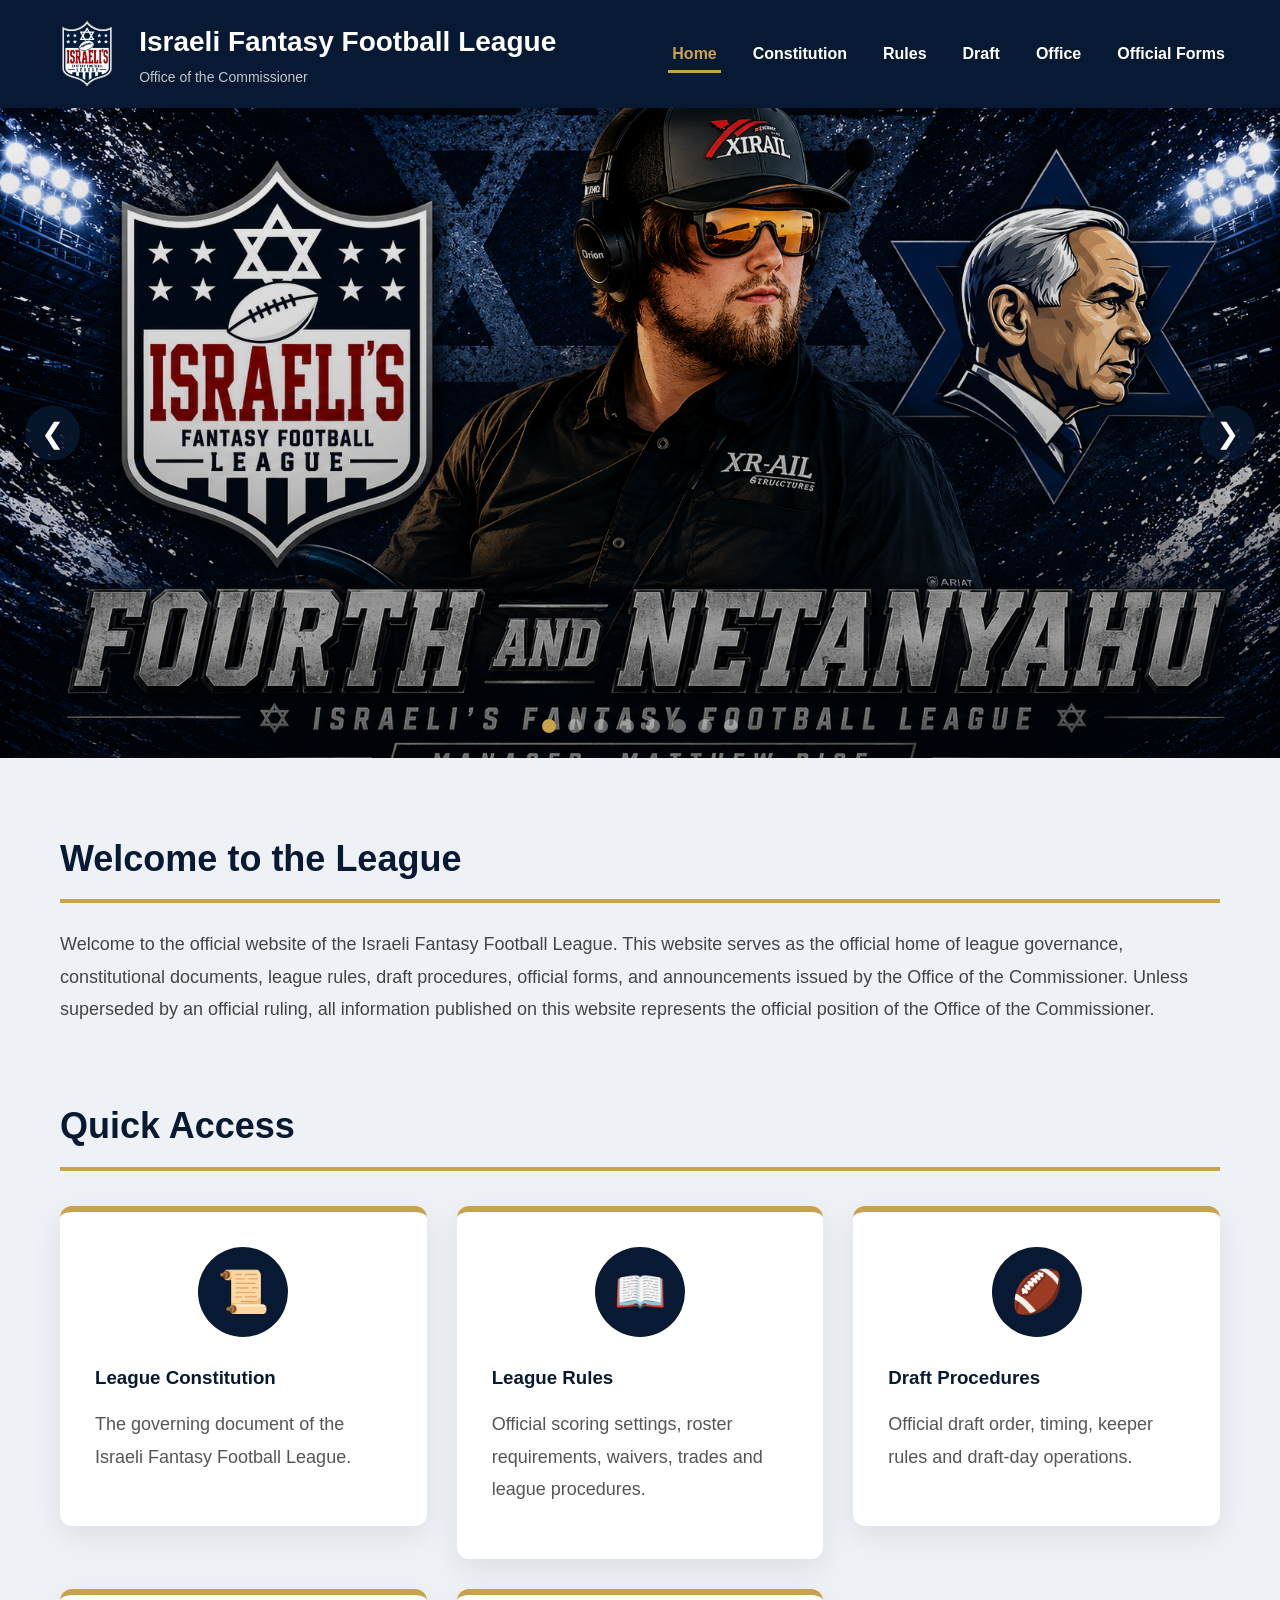
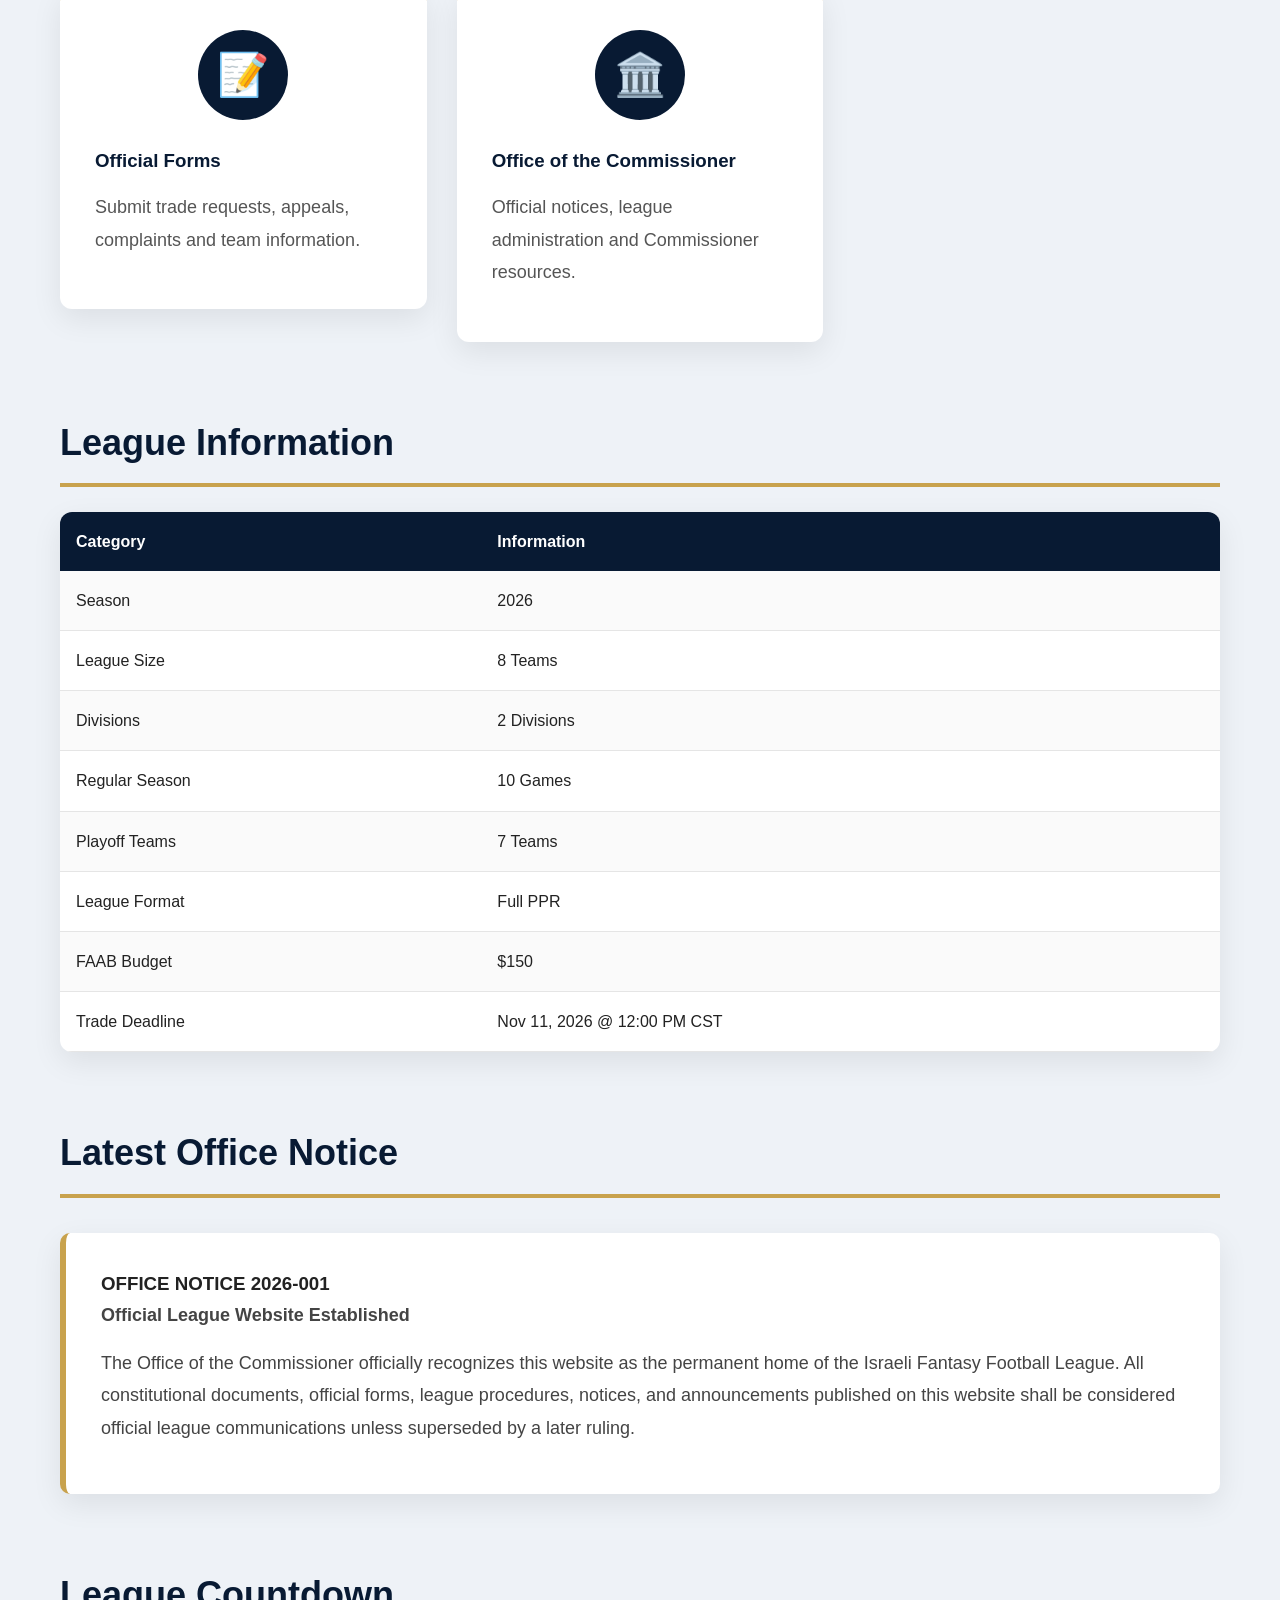
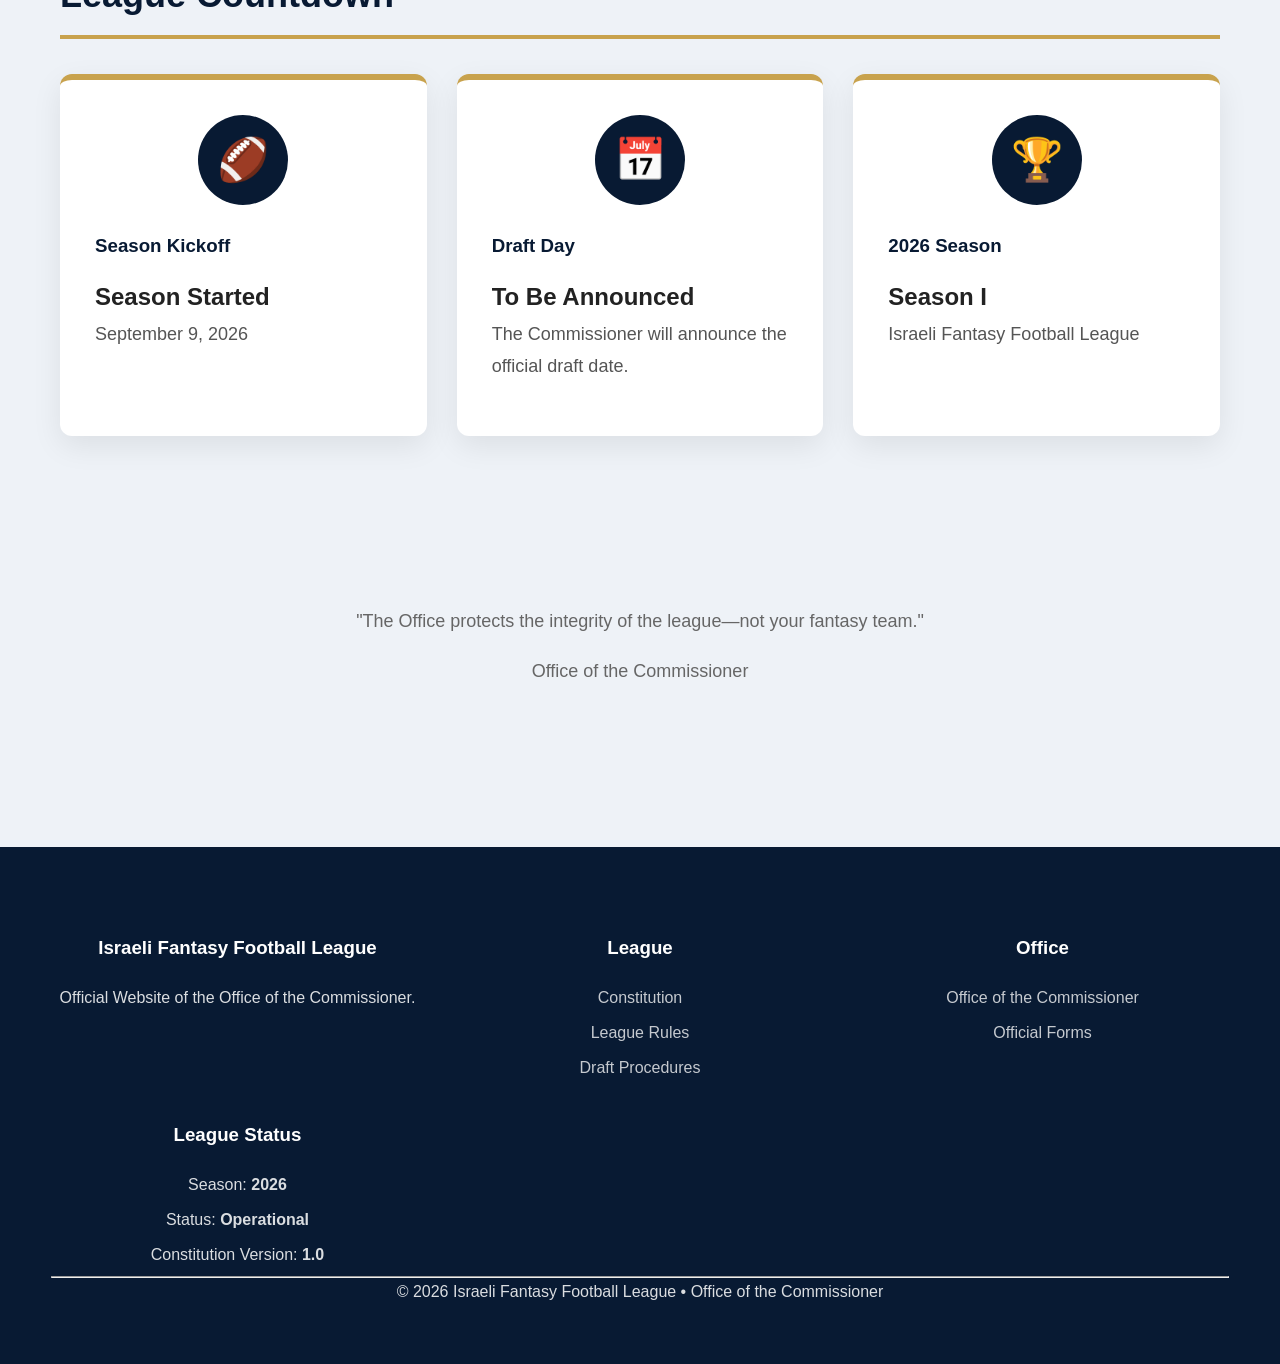
==== commit 38ecf0be: "Update index.html" ====
--- a/index.html
+++ b/index.html
@@ -341,7 +341,7 @@
 
 <td>Trade Deadline</td>
 
-<td>To Be Announced</td>
+<td>Nov 11, 2026 @ 12:00 PM CST</td>
 
 </tr>
 
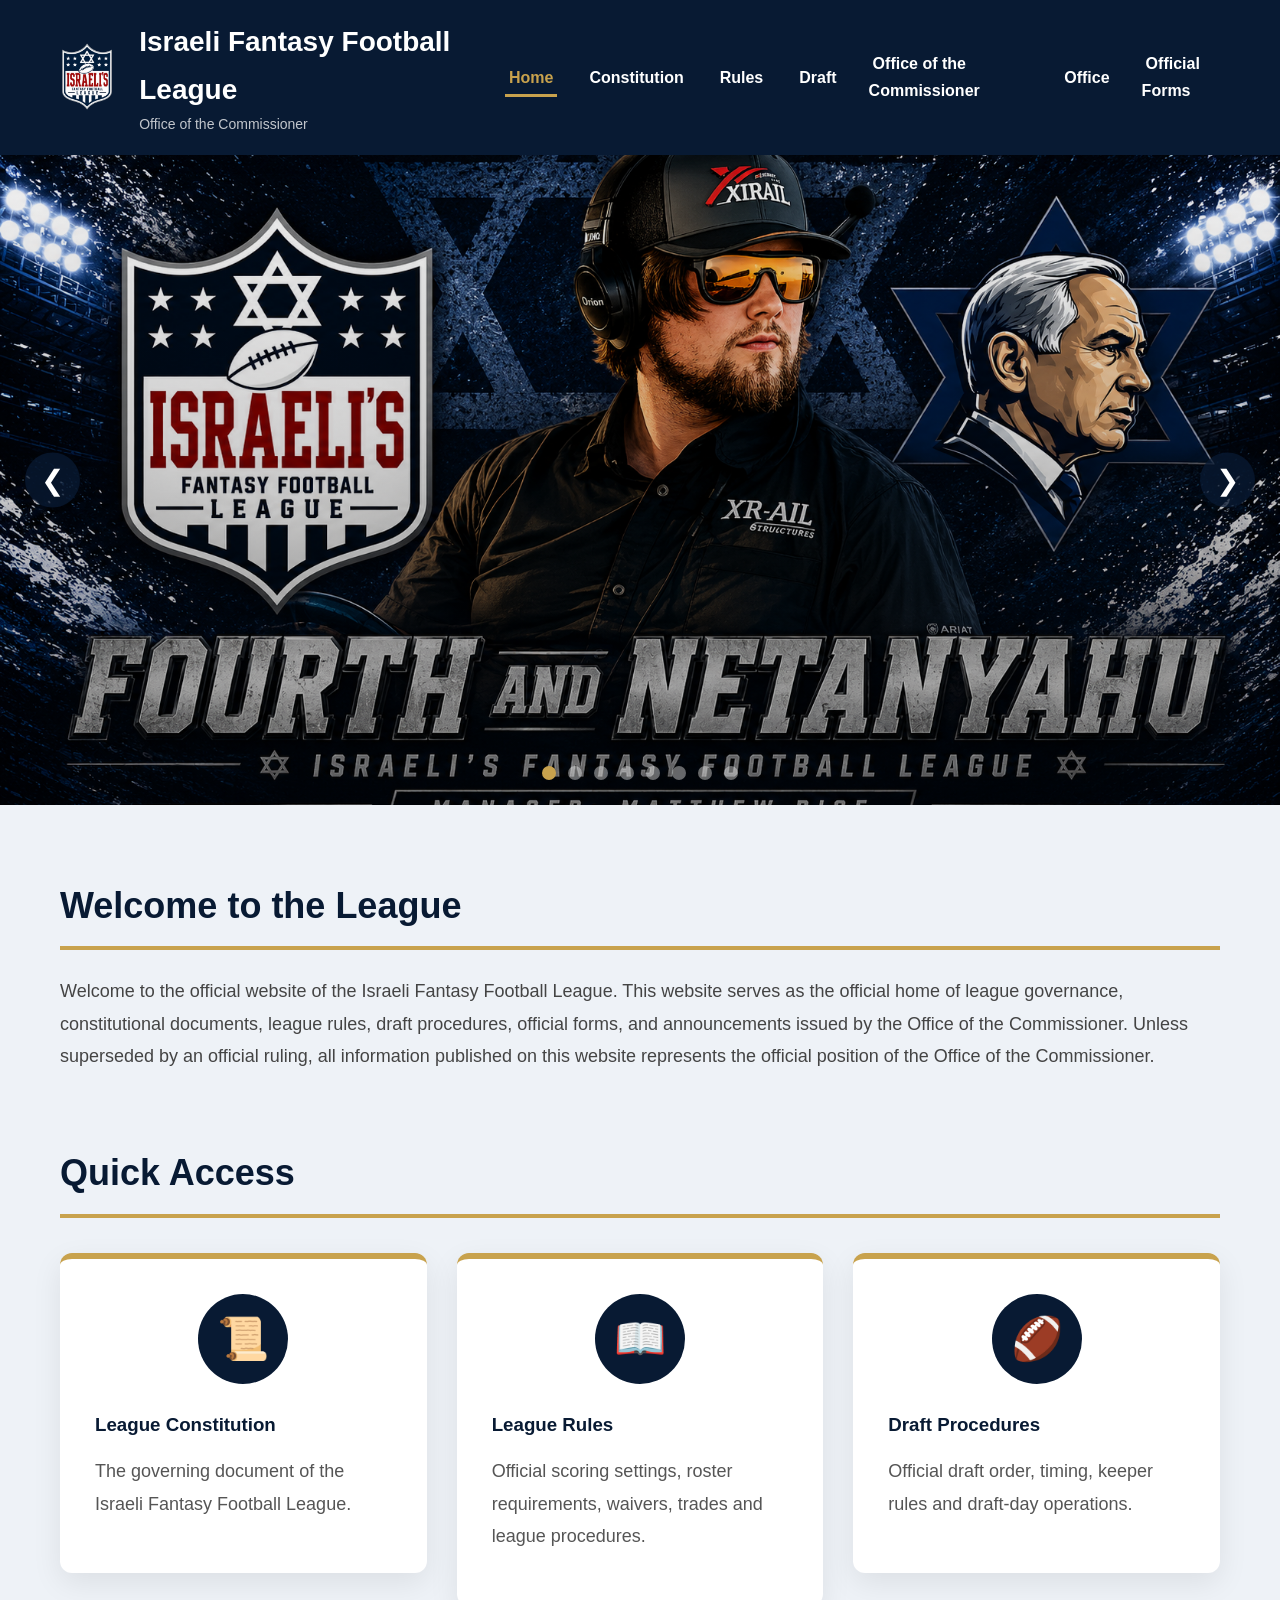
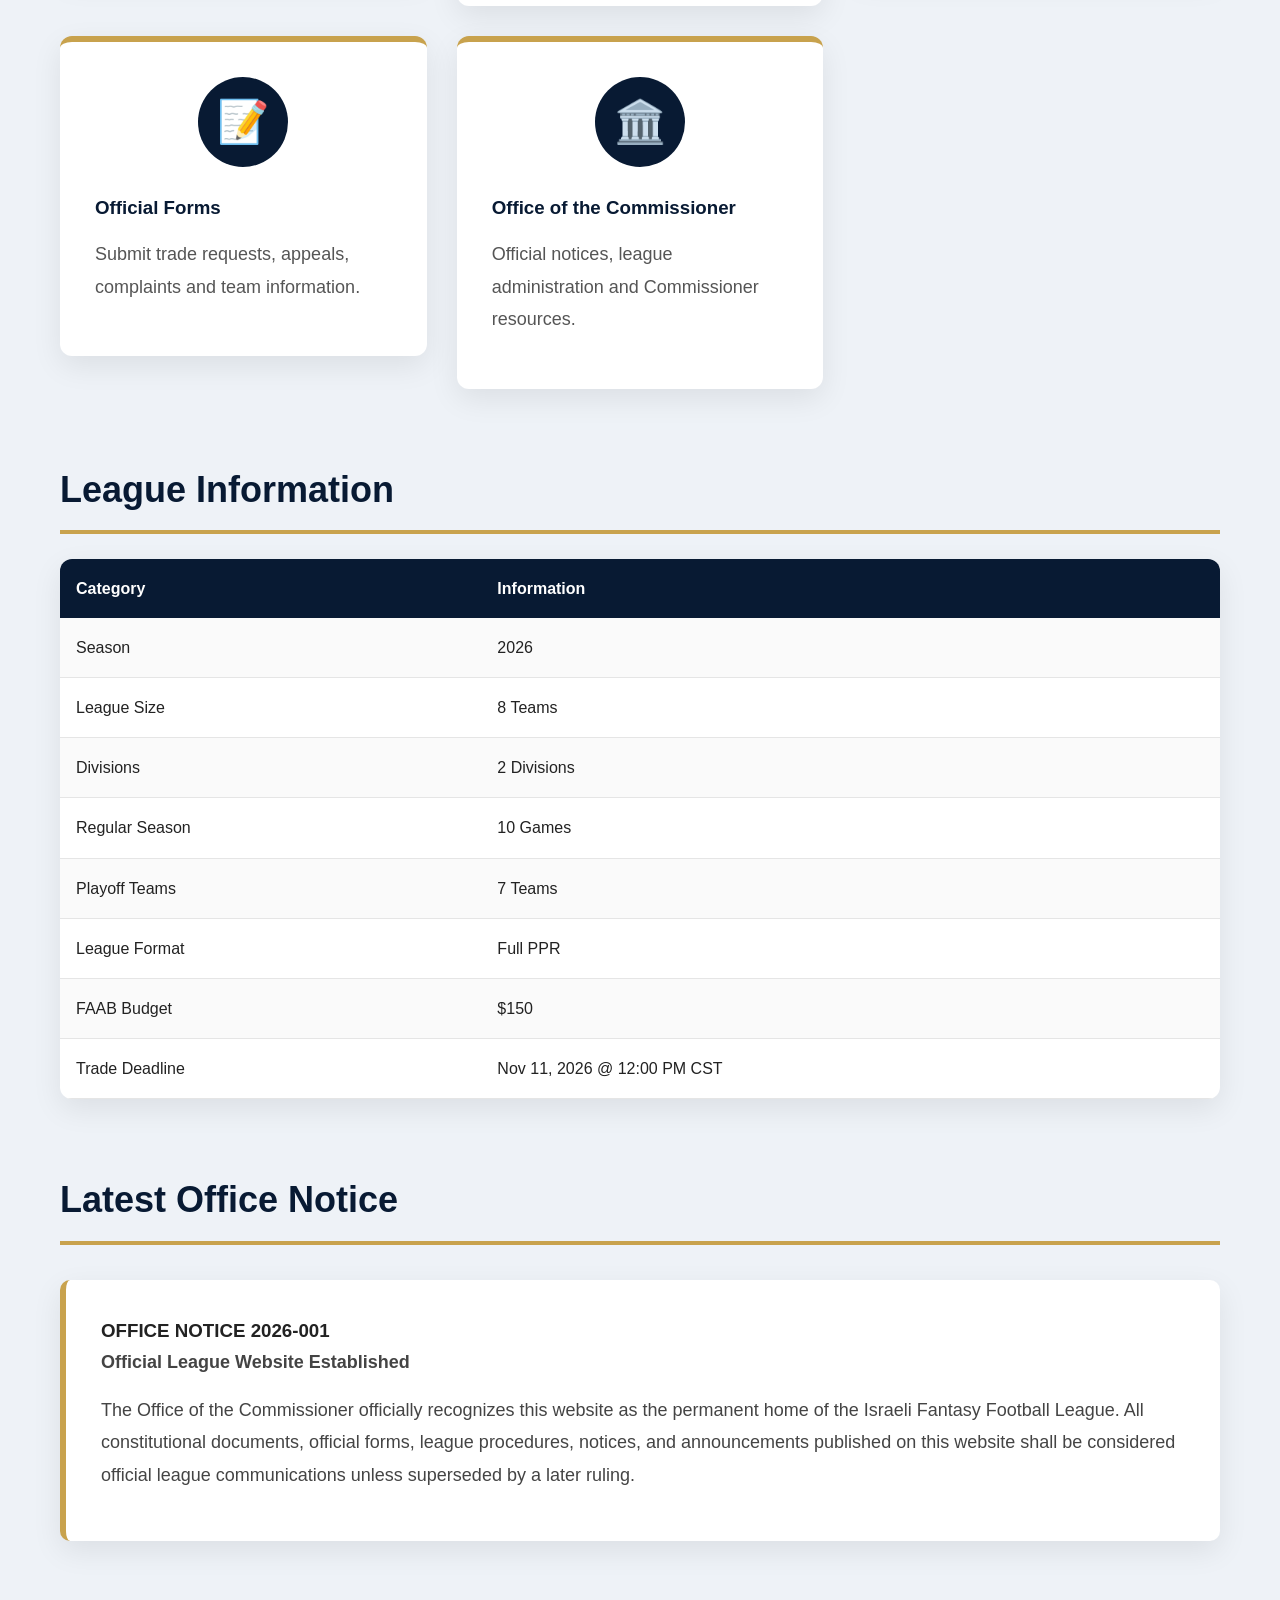
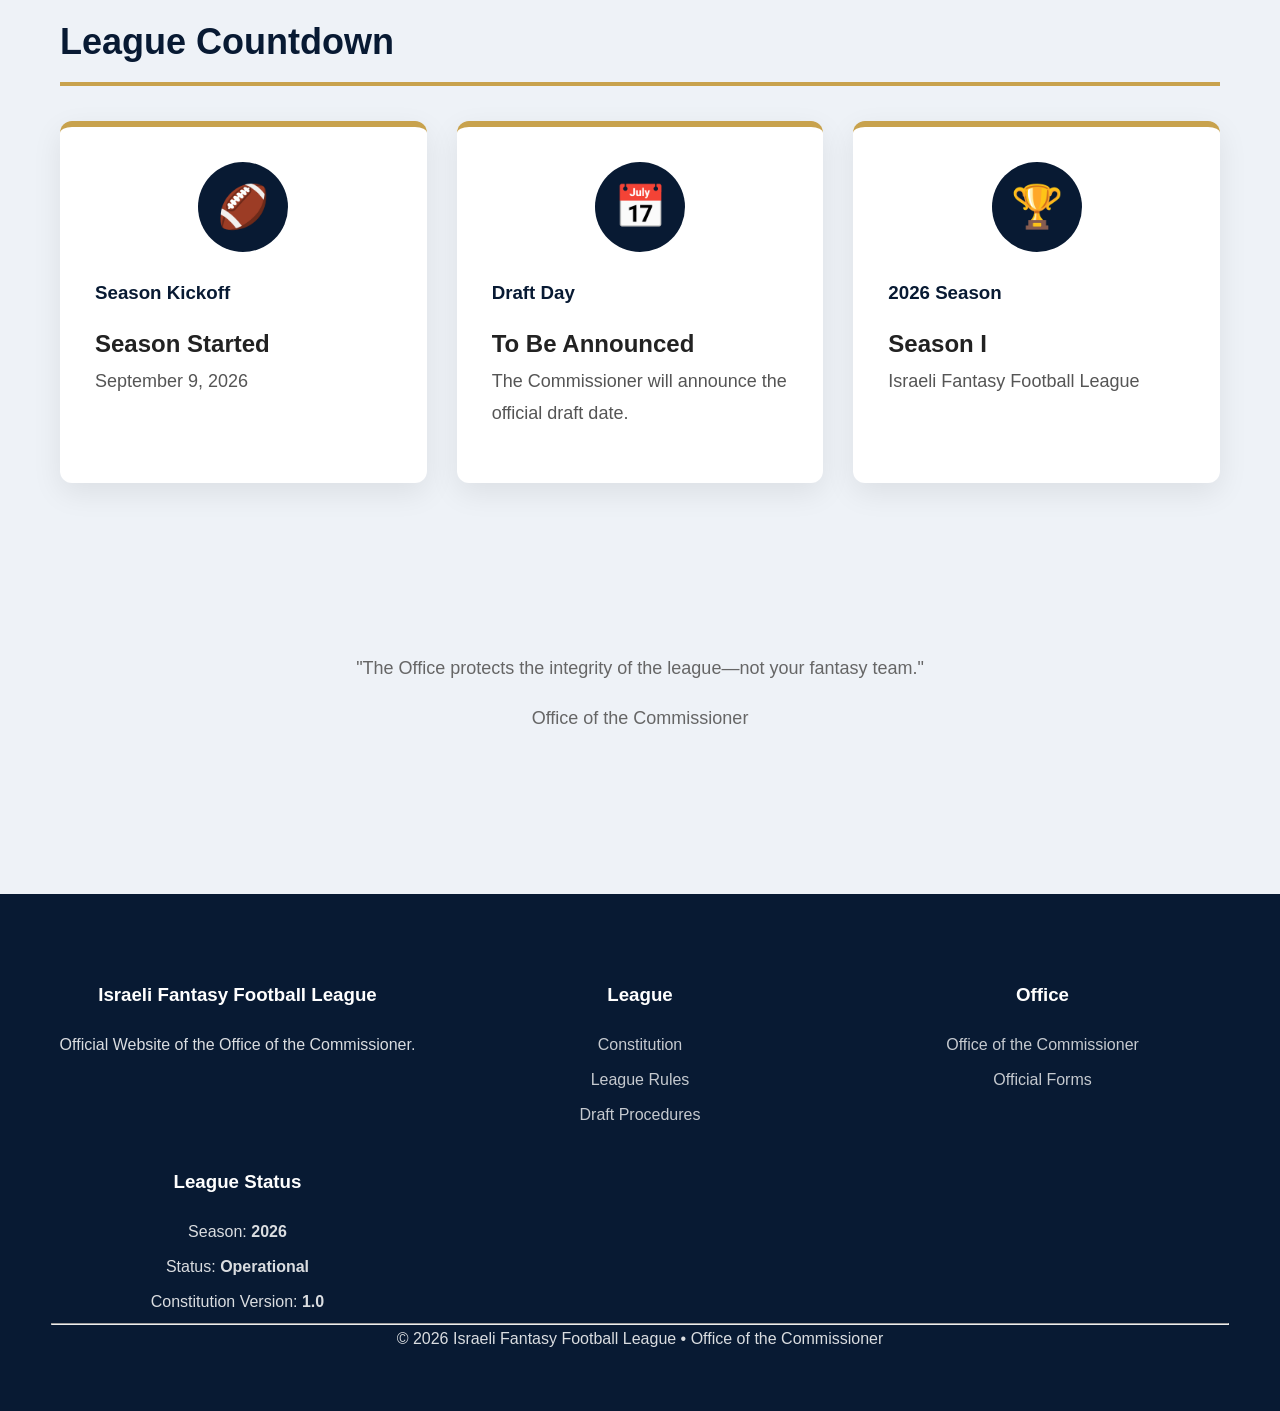
==== commit dd3e4bce: "Update index.html" ====
--- a/index.html
+++ b/index.html
@@ -45,6 +45,8 @@
 
 <li><a href="draft-rules.html">Draft</a></li>
 
+<li><a href="league-leadership.html">Office of the Commissioner</a></li>
+     
 <li><a href="office.html">Office</a></li>
 
 <li><a href="forms.html">Official Forms</a></li>
--- a/css/style.css
+++ b/css/style.css
@@ -1077,3 +1077,45 @@
 /* ==========================================
    END OF STYLESHEET
 ========================================== */
+
+.office-banner{
+
+background:#081a33;
+color:white;
+text-align:center;
+padding:60px 20px;
+
+}
+
+.office-seal{
+
+width:180px;
+max-width:80%;
+margin-bottom:25px;
+
+}
+
+.office-banner h1{
+
+font-size:46px;
+margin-bottom:10px;
+letter-spacing:2px;
+
+}
+
+.office-banner h3{
+
+font-size:22px;
+font-weight:400;
+color:#d6d6d6;
+margin-bottom:20px;
+
+}
+
+.office-motto{
+
+font-size:18px;
+font-style:italic;
+color:#c8a24d;
+
+}
